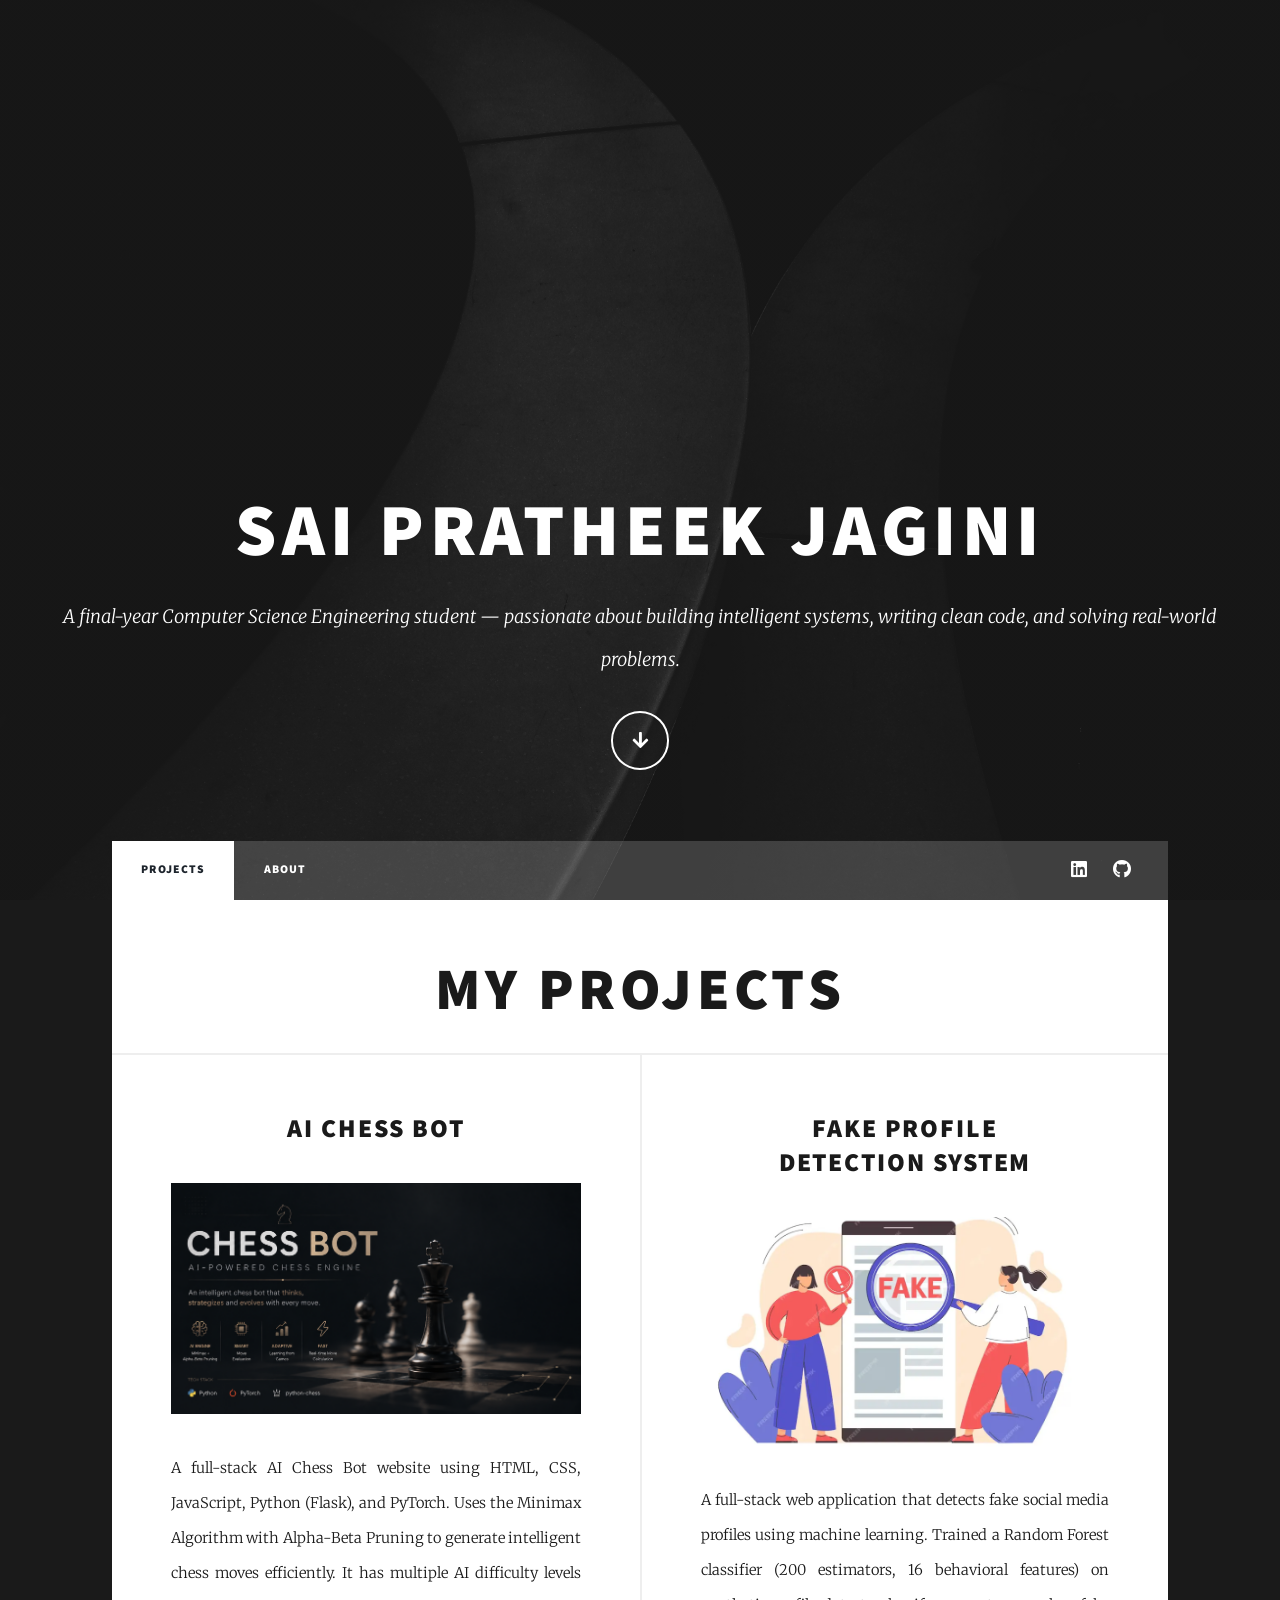
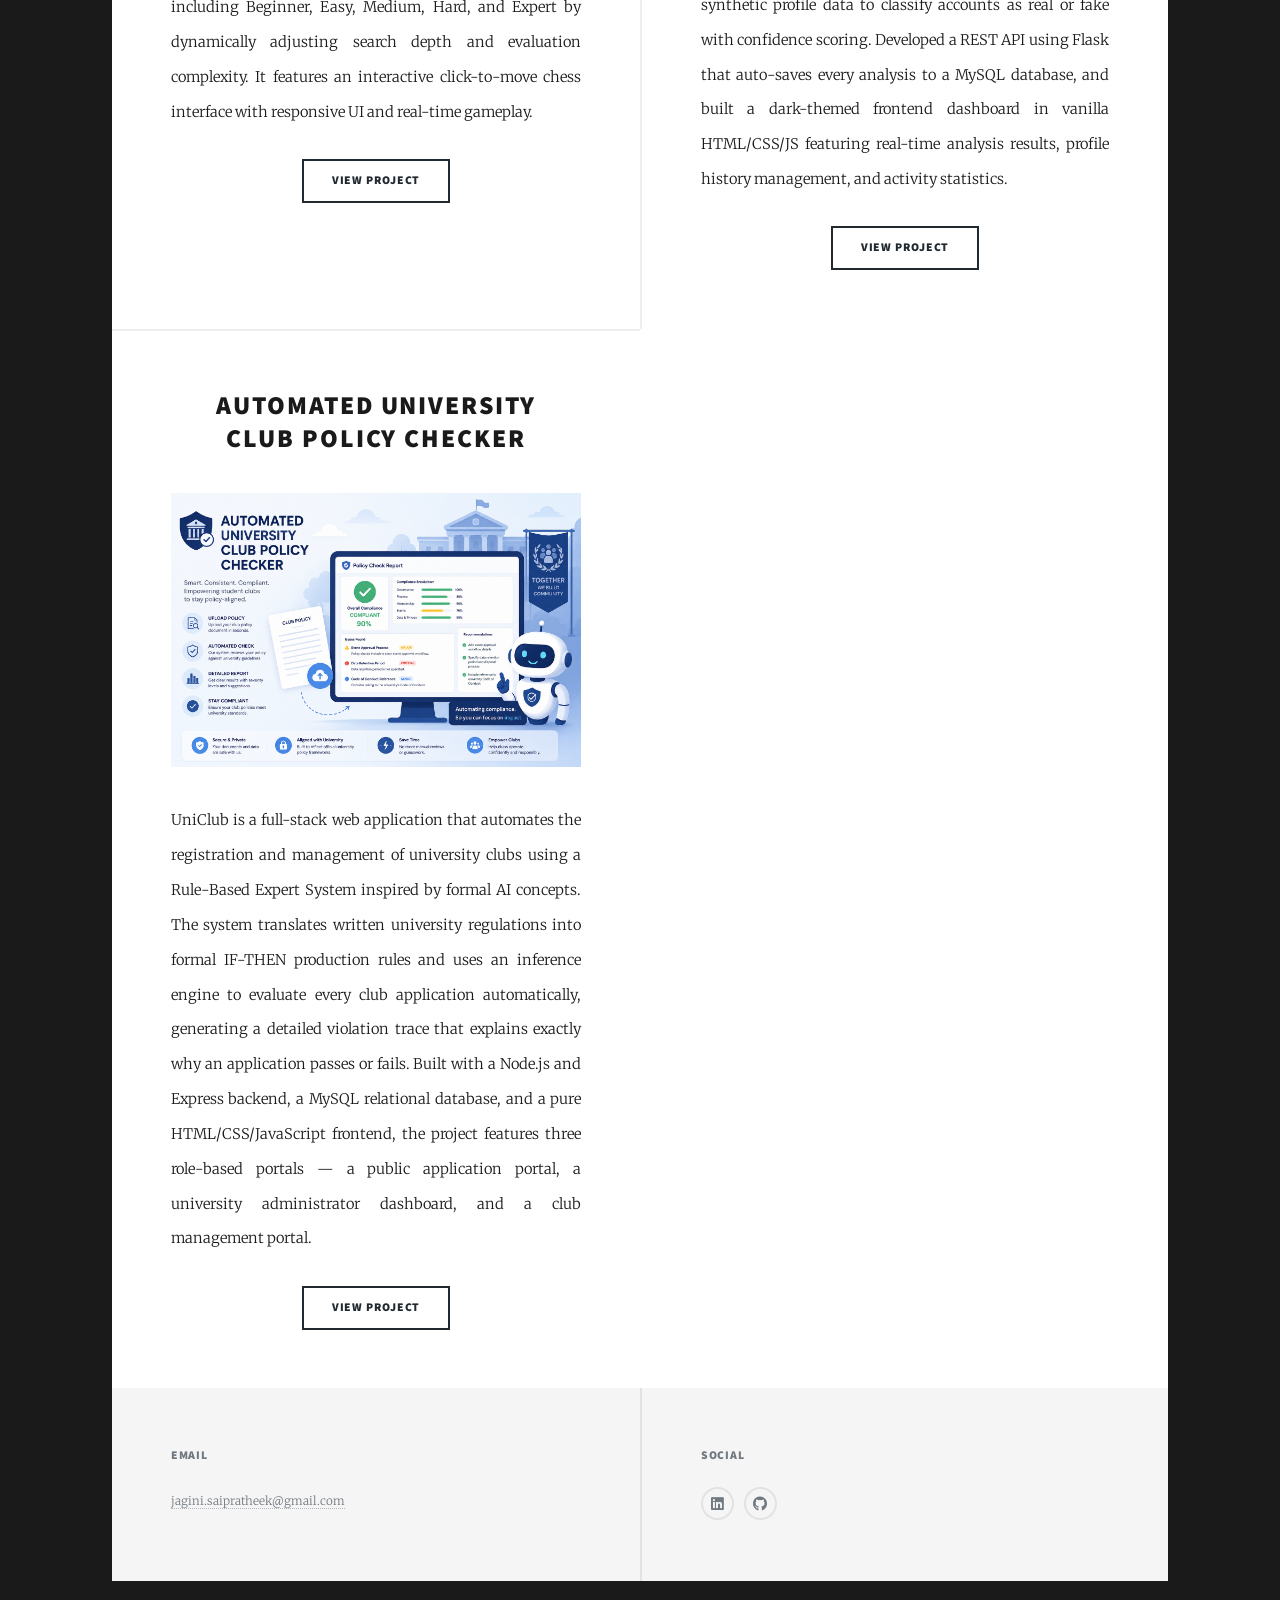
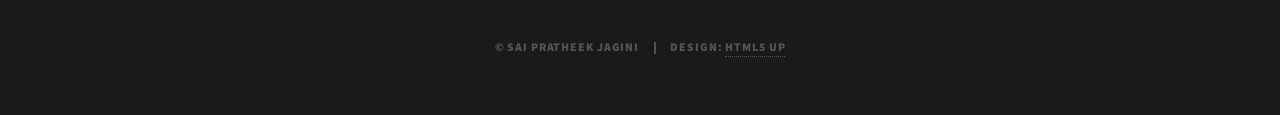
==== index.html @ 60c9acdc "Add files via upload Initial commit" ====
<!DOCTYPE HTML>
<!--
	Massively by HTML5 UP
	html5up.net | @ajlkn
	Free for personal and commercial use under the CCA 3.0 license (html5up.net/license)
-->
<html>
	<head>
		<title>Sai Pratheek's Portfolio</title>
		<meta charset="utf-8" />
		<meta name="viewport" content="width=device-width, initial-scale=1, user-scalable=no" />
		<link rel="stylesheet" href="assets/css/main.css" />
		<noscript><link rel="stylesheet" href="assets/css/noscript.css" /></noscript>
	</head>
	<body class="is-preload">

		<!-- Wrapper -->
			<div id="wrapper" class="fade-in">

				<!-- Intro -->
					<div id="intro">
						<h1>Sai Pratheek Jagini</h1>
						<p>A final-year Computer Science Engineering student — passionate about building intelligent systems, writing clean code, and solving real-world problems.</p>
						<ul class="actions">
							<li><a href="#header" class="button icon solid solo fa-arrow-down scrolly">Continue</a></li>
						</ul>
					</div>

				<!-- Header -->
					<header id="header">
						<a href="index.html" class="logo">PORTFOLIO</a>
					</header>

				<!-- Nav -->
					<nav id="nav">
						<ul class="links">
							<li class="active"><a href="index.html">Projects</a></li>
							<li><a href="about.html">About</a></li>
						</ul>
						<ul class="icons">
							<li><a href="https://www.linkedin.com/in/sai-pratheek-13a4a62a0?utm_source=share&utm_campaign=share_via&utm_content=profile&utm_medium=android_app" class="icon brands fa-linkedin"><span class="label">LinkedIn</span></a></li>
							<li><a href="http://github.com/saipratheekj-maker" class="icon brands fa-github"><span class="label">GitHub</span></a></li>
						</ul>
					</nav>

				<!-- Main -->
					<div id="main">

						<!-- Featured Post -->
								<header class="major">
									<h1><a href="#">MY PROJECTS</a></h1>
								</header>

						<!-- Posts -->
							<section class="posts">
								<article>
									<header>
										<h2><a href="#">AI Chess Bot</a></h2>
									</header>
									<a href="https://github.com/saipratheekj-maker/ai-chess-bot" class="image fit"><img src="images/aichessbot.png" alt="" /></a>
									<p>A full-stack AI Chess Bot website using HTML, CSS, JavaScript, Python (Flask), and PyTorch.
Uses the Minimax Algorithm with Alpha-Beta Pruning to generate intelligent chess moves efficiently. It has multiple AI difficulty levels including Beginner, Easy, Medium, Hard, and Expert by dynamically adjusting search depth and evaluation complexity. It features an interactive click-to-move chess interface with responsive UI and real-time gameplay.</p>
									<ul class="actions special">
										<li><a href="https://github.com/saipratheekj-maker/ai-chess-bot" class="button">View Project</a></li>
									</ul>
								</article>
								<article>
									<header>
										<h2><a href="#">Fake Profile<br>
										Detection System</a></h2>
									</header>
									<a href="https://github.com/saipratheekj-maker/fake-profile-detector" class="image fit"><img src="images/fpds.png" alt="" /></a>
									<p>A full-stack web application that detects fake social media profiles using machine learning. Trained a Random Forest classifier (200 estimators, 16 behavioral features) on synthetic profile data to classify accounts as real or fake with confidence scoring. Developed a REST API using Flask that auto-saves every analysis to a MySQL database, and built a dark-themed frontend dashboard in vanilla HTML/CSS/JS featuring real-time analysis results, profile history management, and activity statistics.</p>
									<ul class="actions special">
										<li><a href="https://github.com/saipratheekj-maker/fake-profile-detector" class="button">View Project</a></li>
									</ul>
								</article>
								<article>
									<header>
										<h2><a href="#">Automated University<br>
										Club Policy Checker</a></h2>
									</header>
									<a href="https://github.com/saipratheekj-maker/automated-club-policy-checker" class="image fit"><img src="images/uniclub.png" alt="" /></a>
									<p>UniClub is a full-stack web application that automates the registration and management of university clubs using a Rule-Based Expert System inspired by formal AI concepts. The system translates written university regulations into formal IF-THEN production rules and uses an inference engine to evaluate every club application automatically, generating a detailed violation trace that explains exactly why an application passes or fails. Built with a Node.js and Express backend, a MySQL relational database, and a pure HTML/CSS/JavaScript frontend, the project features three role-based portals — a public application portal, a university administrator dashboard, and a club management portal.</p>
									<ul class="actions special">
										<li><a href="https://github.com/saipratheekj-maker/automated-club-policy-checker" class="button">View Project</a></li>
									</ul>
								</article>
							</section>
					</div>
				<!-- Footer -->
					<footer id="footer">
						<section>
							<h3>Email</h3>
							<p><a href="mailto:jagini.saipratheek@gmail.com">jagini.saipratheek@gmail.com</a></p>
						</section>
						<section>
							<h3>Social</h3>
							<ul class="icons alt">
								<li><a href="https://www.linkedin.com/in/sai-pratheek-13a4a62a0?utm_source=share&utm_campaign=share_via&utm_content=profile&utm_medium=android_app" class="icon brands alt fa-linkedin"><span class="label">LinkedIn</span></a></li>
								<li><a href="http://github.com/saipratheekj-maker" class="icon brands alt fa-github"><span class="label">GitHub</span></a></li>
							</ul>
						</section>
					</footer>

				<!-- Copyright -->
					<div id="copyright">
						<ul><li>&copy; Sai Pratheek Jagini</li><li>Design: <a href="#">HTML5 UP</a></li></ul>
					</div>

			</div>

		<!-- Scripts -->
			<script src="assets/js/jquery.min.js"></script>
			<script src="assets/js/jquery.scrollex.min.js"></script>
			<script src="assets/js/jquery.scrolly.min.js"></script>
			<script src="assets/js/browser.min.js"></script>
			<script src="assets/js/breakpoints.min.js"></script>
			<script src="assets/js/util.js"></script>
			<script src="assets/js/main.js"></script>

	</body>
</html>
---- assets/css/main.css ----
@import url(fontawesome-all.min.css);
@import url("https://fonts.googleapis.com/css?family=Merriweather:300,700,300italic,700italic|Source+Sans+Pro:900");

/*
	Massively by HTML5 UP
	html5up.net | @ajlkn
	Free for personal and commercial use under the CCA 3.0 license (html5up.net/license)
*/

html, body, div, span, applet, object,
iframe, h1, h2, h3, h4, h5, h6, p, blockquote,
pre, a, abbr, acronym, address, big, cite,
code, del, dfn, em, img, ins, kbd, q, s, samp,
small, strike, strong, sub, sup, tt, var, b,
u, i, center, dl, dt, dd, ol, ul, li, fieldset,
form, label, legend, table, caption, tbody,
tfoot, thead, tr, th, td, article, aside,
canvas, details, embed, figure, figcaption,
footer, header, hgroup, menu, nav, output, ruby,
section, summary, time, mark, audio, video {
	margin: 0;
	padding: 0;
	border: 0;
	font-size: 100%;
	font: inherit;
	vertical-align: baseline;}

article, aside, details, figcaption, figure,
footer, header, hgroup, menu, nav, section {
	display: block;}

body {
	line-height: 1;
}

ol, ul {
	list-style: none;
}

blockquote, q {
	quotes: none;
}

	blockquote:before, blockquote:after, q:before, q:after {
		content: '';
		content: none;
	}

table {
	border-collapse: collapse;
	border-spacing: 0;
}

body {
	-webkit-text-size-adjust: none;
}

mark {
	background-color: transparent;
	color: inherit;
}

input::-moz-focus-inner {
	border: 0;
	padding: 0;
}

input, select, textarea {
	-moz-appearance: none;
	-webkit-appearance: none;
	-ms-appearance: none;
	appearance: none;
}

/* Basic */

	@-ms-viewport {
		width: device-width;
	}

	body {
		-ms-overflow-style: scrollbar;
	}

	@media screen and (max-width: 480px) {

		html, body {
			min-width: 320px;
		}

	}

	html {
		box-sizing: border-box;
	}

	*, *:before, *:after {
		box-sizing: inherit;
	}

	body {
		background-color: #1a1a1a;
	}

		body.is-preload *, body.is-preload *:before, body.is-preload *:after {
			-moz-animation: none !important;
			-webkit-animation: none !important;
			-ms-animation: none !important;
			animation: none !important;
			-moz-transition: none !important;
			-webkit-transition: none !important;
			-ms-transition: none !important;
			transition: none !important;
		}

/* Type */

	html {
		font-size: 16pt;
	}

		@media screen and (max-width: 1680px) {

			html {
				font-size: 12pt;
			}

		}

		@media screen and (max-width: 1280px) {

			html {
				font-size: 11pt;
			}

		}

		@media screen and (max-width: 360px) {

			html {
				font-size: 10pt;
			}

		}

	body {
		color: #1a1a1a;
	}

	body, input, select, textarea {
		font-family: "Merriweather", Georgia, serif;
		font-weight: 300;
		font-size: 1rem;
		line-height: 2.375;
	}

	a {
		-moz-transition: color 0.2s ease-in-out, background-color 0.2s ease-in-out, border-color 0.2s ease-in-out, box-shadow 0.2s ease-in-out;
		-webkit-transition: color 0.2s ease-in-out, background-color 0.2s ease-in-out, border-color 0.2s ease-in-out, box-shadow 0.2s ease-in-out;
		-ms-transition: color 0.2s ease-in-out, background-color 0.2s ease-in-out, border-color 0.2s ease-in-out, box-shadow 0.2s ease-in-out;
		transition: color 0.2s ease-in-out, background-color 0.2s ease-in-out, border-color 0.2s ease-in-out, box-shadow 0.2s ease-in-out;
		border-bottom: dotted 1px;
		text-decoration: none;
	}

		a:hover {
			border-bottom-color: transparent;
		}

	strong, b {
		font-weight: 600;
	}

	em, i {
		font-style: italic;
	}

	p {
		text-align: justify;
		margin: 0 0 2rem 0;
	}

	h1, h2, h3, h4, h5, h6 {
		font-family: "Source Sans Pro", Helvetica, sans-serif;
		font-weight: 900;
		line-height: 1.5;
		letter-spacing: 0.075em;
		text-transform: uppercase;
		margin: 0 0 1rem 0;
	}

		h1 a, h2 a, h3 a, h4 a, h5 a, h6 a {
			border-bottom: 0;
			color: inherit;
			text-decoration: none;
		}

	h1 {
		font-size: 4rem;
		line-height: 1.1;
		margin: 0 0 2rem 0;
	}

	h2 {
		font-size: 1.75rem;
		line-height: 1.3;
		margin: 0 0 1.5rem 0;
	}

	h3 {
		font-size: 1.25rem;
		margin: 0 0 1.5rem 0;
	}

	h4 {
		font-size: 1rem;
	}

	h5 {
		font-size: 0.9rem;
	}

	h6 {
		font-size: 0.8rem;
	}

	sub {
		font-size: 0.8rem;
		position: relative;
		top: 0.5rem;
	}

	sup {
		font-size: 0.8rem;
		position: relative;
		top: -0.5rem;
	}

	blockquote {
		border-left: solid 4px;
		font-style: italic;
		margin: 0 0 2rem 0;
		padding: 0.5rem 0 0.5rem 2rem;
	}

	code {
		border: solid 2px;
		font-family: "Courier New", monospace;
		font-size: 0.9rem;
		margin: 0 0.25rem;
		padding: 0.25rem 0.65rem;
	}

	pre {
		-webkit-overflow-scrolling: touch;
		font-family: "Courier New", monospace;
		font-size: 0.9rem;
		margin: 0 0 2rem 0;
	}

		pre code {
			display: block;
			line-height: 1.75;
			padding: 1rem 1.5rem;
			overflow-x: auto;
		}

	hr {
		border: 0;
		border-bottom: solid 2px;
		margin: 3rem 0;
	}

		hr.major {
			margin: 5rem 0;
		}

	.align-left {
		text-align: left;
	}

	.align-center {
		text-align: center;
	}

	.align-right {
		text-align: right;
	}

	input, select, textarea {
		color: #1a1a1a;
	}

	a {
		color: #1a1a1a;
		border-bottom-color: rgba(33, 41, 49, 0.5);
	}

		a:hover {
			border-bottom-color: transparent;
			color: #18bfef !important;
		}

	strong, b {
		color: #1a1a1a;
	}

	h1, h2, h3, h4, h5, h6 {
		color: #1a1a1a;
	}

	blockquote {
		border-left-color: #eeeeee;
	}

	code {
		background: rgba(220, 220, 220, 0.25);
		border-color: #eeeeee;
	}

	hr {
		border-bottom-color: #eeeeee;
	}

/* Row */

	.row {
		display: flex;
		flex-wrap: wrap;
		box-sizing: border-box;
		align-items: stretch;
	}

		.row > * {
			box-sizing: border-box;
		}

		.row.gtr-uniform > * > :last-child {
			margin-bottom: 0;
		}

		.row.aln-left {
			justify-content: flex-start;
		}

		.row.aln-center {
			justify-content: center;
		}

		.row.aln-right {
			justify-content: flex-end;
		}

		.row.aln-top {
			align-items: flex-start;
		}

		.row.aln-middle {
			align-items: center;
		}

		.row.aln-bottom {
			align-items: flex-end;
		}

		.row > .imp {
			order: -1;
		}

		.row > .col-1 {
			width: 8.33333%;
		}

		.row > .off-1 {
			margin-left: 8.33333%;
		}

		.row > .col-2 {
			width: 16.66667%;
		}

		.row > .off-2 {
			margin-left: 16.66667%;
		}

		.row > .col-3 {
			width: 25%;
		}

		.row > .off-3 {
			margin-left: 25%;
		}

		.row > .col-4 {
			width: 33.33333%;
		}

		.row > .off-4 {
			margin-left: 33.33333%;
		}

		.row > .col-5 {
			width: 41.66667%;
		}

		.row > .off-5 {
			margin-left: 41.66667%;
		}

		.row > .col-6 {
			width: 50%;
		}

		.row > .off-6 {
			margin-left: 50%;
		}

		.row > .col-7 {
			width: 58.33333%;
		}

		.row > .off-7 {
			margin-left: 58.33333%;
		}

		.row > .col-8 {
			width: 66.66667%;
		}

		.row > .off-8 {
			margin-left: 66.66667%;
		}

		.row > .col-9 {
			width: 75%;
		}

		.row > .off-9 {
			margin-left: 75%;
		}

		.row > .col-10 {
			width: 83.33333%;
		}

		.row > .off-10 {
			margin-left: 83.33333%;
		}

		.row > .col-11 {
			width: 91.66667%;
		}

		.row > .off-11 {
			margin-left: 91.66667%;
		}

		.row > .col-12 {
			width: 100%;
		}

		.row > .off-12 {
			margin-left: 100%;
		}

		.row.gtr-0 {
			margin-top: 0;
			margin-left: 0rem;
		}

			.row.gtr-0 > * {
				padding: 0 0 0 0rem;
			}

			.row.gtr-0.gtr-uniform {
				margin-top: 0rem;
			}

				.row.gtr-0.gtr-uniform > * {
					padding-top: 0rem;
				}

		.row.gtr-25 {
			margin-top: 0;
			margin-left: -0.375rem;
		}

			.row.gtr-25 > * {
				padding: 0 0 0 0.375rem;
			}

			.row.gtr-25.gtr-uniform {
				margin-top: -0.375rem;
			}

				.row.gtr-25.gtr-uniform > * {
					padding-top: 0.375rem;
				}

		.row.gtr-50 {
			margin-top: 0;
			margin-left: -0.75rem;
		}

			.row.gtr-50 > * {
				padding: 0 0 0 0.75rem;
			}

			.row.gtr-50.gtr-uniform {
				margin-top: -0.75rem;
			}

				.row.gtr-50.gtr-uniform > * {
					padding-top: 0.75rem;
				}

		.row {
			margin-top: 0;
			margin-left: -1.5rem;
		}

			.row > * {
				padding: 0 0 0 1.5rem;
			}

			.row.gtr-uniform {
				margin-top: -1.5rem;
			}

				.row.gtr-uniform > * {
					padding-top: 1.5rem;
				}

		.row.gtr-150 {
			margin-top: 0;
			margin-left: -2.25rem;
		}

			.row.gtr-150 > * {
				padding: 0 0 0 2.25rem;
			}

			.row.gtr-150.gtr-uniform {
				margin-top: -2.25rem;
			}

				.row.gtr-150.gtr-uniform > * {
					padding-top: 2.25rem;
				}

		.row.gtr-200 {
			margin-top: 0;
			margin-left: -3rem;
		}

			.row.gtr-200 > * {
				padding: 0 0 0 3rem;
			}

			.row.gtr-200.gtr-uniform {
				margin-top: -3rem;
			}

				.row.gtr-200.gtr-uniform > * {
					padding-top: 3rem;
				}

		@media screen and (max-width: 1680px) {

			.row {
				display: flex;
				flex-wrap: wrap;
				box-sizing: border-box;
				align-items: stretch;
			}

				.row > * {
					box-sizing: border-box;
				}

				.row.gtr-uniform > * > :last-child {
					margin-bottom: 0;
				}

				.row.aln-left {
					justify-content: flex-start;
				}

				.row.aln-center {
					justify-content: center;
				}

				.row.aln-right {
					justify-content: flex-end;
				}

				.row.aln-top {
					align-items: flex-start;
				}

				.row.aln-middle {
					align-items: center;
				}

				.row.aln-bottom {
					align-items: flex-end;
				}

				.row > .imp-xlarge {
					order: -1;
				}

				.row > .col-1-xlarge {
					width: 8.33333%;
				}

				.row > .off-1-xlarge {
					margin-left: 8.33333%;
				}

				.row > .col-2-xlarge {
					width: 16.66667%;
				}

				.row > .off-2-xlarge {
					margin-left: 16.66667%;
				}

				.row > .col-3-xlarge {
					width: 25%;
				}

				.row > .off-3-xlarge {
					margin-left: 25%;
				}

				.row > .col-4-xlarge {
					width: 33.33333%;
				}

				.row > .off-4-xlarge {
					margin-left: 33.33333%;
				}

				.row > .col-5-xlarge {
					width: 41.66667%;
				}

				.row > .off-5-xlarge {
					margin-left: 41.66667%;
				}

				.row > .col-6-xlarge {
					width: 50%;
				}

				.row > .off-6-xlarge {
					margin-left: 50%;
				}

				.row > .col-7-xlarge {
					width: 58.33333%;
				}

				.row > .off-7-xlarge {
					margin-left: 58.33333%;
				}

				.row > .col-8-xlarge {
					width: 66.66667%;
				}

				.row > .off-8-xlarge {
					margin-left: 66.66667%;
				}

				.row > .col-9-xlarge {
					width: 75%;
				}

				.row > .off-9-xlarge {
					margin-left: 75%;
				}

				.row > .col-10-xlarge {
					width: 83.33333%;
				}

				.row > .off-10-xlarge {
					margin-left: 83.33333%;
				}

				.row > .col-11-xlarge {
					width: 91.66667%;
				}

				.row > .off-11-xlarge {
					margin-left: 91.66667%;
				}

				.row > .col-12-xlarge {
					width: 100%;
				}

				.row > .off-12-xlarge {
					margin-left: 100%;
				}

				.row.gtr-0 {
					margin-top: 0;
					margin-left: 0rem;
				}

					.row.gtr-0 > * {
						padding: 0 0 0 0rem;
					}

					.row.gtr-0.gtr-uniform {
						margin-top: 0rem;
					}

						.row.gtr-0.gtr-uniform > * {
							padding-top: 0rem;
						}

				.row.gtr-25 {
					margin-top: 0;
					margin-left: -0.375rem;
				}

					.row.gtr-25 > * {
						padding: 0 0 0 0.375rem;
					}

					.row.gtr-25.gtr-uniform {
						margin-top: -0.375rem;
					}

						.row.gtr-25.gtr-uniform > * {
							padding-top: 0.375rem;
						}

				.row.gtr-50 {
					margin-top: 0;
					margin-left: -0.75rem;
				}

					.row.gtr-50 > * {
						padding: 0 0 0 0.75rem;
					}

					.row.gtr-50.gtr-uniform {
						margin-top: -0.75rem;
					}

						.row.gtr-50.gtr-uniform > * {
							padding-top: 0.75rem;
						}

				.row {
					margin-top: 0;
					margin-left: -1.5rem;
				}

					.row > * {
						padding: 0 0 0 1.5rem;
					}

					.row.gtr-uniform {
						margin-top: -1.5rem;
					}

						.row.gtr-uniform > * {
							padding-top: 1.5rem;
						}

				.row.gtr-150 {
					margin-top: 0;
					margin-left: -2.25rem;
				}

					.row.gtr-150 > * {
						padding: 0 0 0 2.25rem;
					}

					.row.gtr-150.gtr-uniform {
						margin-top: -2.25rem;
					}

						.row.gtr-150.gtr-uniform > * {
							padding-top: 2.25rem;
						}

				.row.gtr-200 {
					margin-top: 0;
					margin-left: -3rem;
				}

					.row.gtr-200 > * {
						padding: 0 0 0 3rem;
					}

					.row.gtr-200.gtr-uniform {
						margin-top: -3rem;
					}

						.row.gtr-200.gtr-uniform > * {
							padding-top: 3rem;
						}

		}

		@media screen and (max-width: 1280px) {

			.row {
				display: flex;
				flex-wrap: wrap;
				box-sizing: border-box;
				align-items: stretch;
			}

				.row > * {
					box-sizing: border-box;
				}

				.row.gtr-uniform > * > :last-child {
					margin-bottom: 0;
				}

				.row.aln-left {
					justify-content: flex-start;
				}

				.row.aln-center {
					justify-content: center;
				}

				.row.aln-right {
					justify-content: flex-end;
				}

				.row.aln-top {
					align-items: flex-start;
				}

				.row.aln-middle {
					align-items: center;
				}

				.row.aln-bottom {
					align-items: flex-end;
				}

				.row > .imp-large {
					order: -1;
				}

				.row > .col-1-large {
					width: 8.33333%;
				}

				.row > .off-1-large {
					margin-left: 8.33333%;
				}

				.row > .col-2-large {
					width: 16.66667%;
				}

				.row > .off-2-large {
					margin-left: 16.66667%;
				}

				.row > .col-3-large {
					width: 25%;
				}

				.row > .off-3-large {
					margin-left: 25%;
				}

				.row > .col-4-large {
					width: 33.33333%;
				}

				.row > .off-4-large {
					margin-left: 33.33333%;
				}

				.row > .col-5-large {
					width: 41.66667%;
				}

				.row > .off-5-large {
					margin-left: 41.66667%;
				}

				.row > .col-6-large {
					width: 50%;
				}

				.row > .off-6-large {
					margin-left: 50%;
				}

				.row > .col-7-large {
					width: 58.33333%;
				}

				.row > .off-7-large {
					margin-left: 58.33333%;
				}

				.row > .col-8-large {
					width: 66.66667%;
				}

				.row > .off-8-large {
					margin-left: 66.66667%;
				}

				.row > .col-9-large {
					width: 75%;
				}

				.row > .off-9-large {
					margin-left: 75%;
				}

				.row > .col-10-large {
					width: 83.33333%;
				}

				.row > .off-10-large {
					margin-left: 83.33333%;
				}

				.row > .col-11-large {
					width: 91.66667%;
				}

				.row > .off-11-large {
					margin-left: 91.66667%;
				}

				.row > .col-12-large {
					width: 100%;
				}

				.row > .off-12-large {
					margin-left: 100%;
				}

				.row.gtr-0 {
					margin-top: 0;
					margin-left: 0rem;
				}

					.row.gtr-0 > * {
						padding: 0 0 0 0rem;
					}

					.row.gtr-0.gtr-uniform {
						margin-top: 0rem;
					}

						.row.gtr-0.gtr-uniform > * {
							padding-top: 0rem;
						}

				.row.gtr-25 {
					margin-top: 0;
					margin-left: -0.375rem;
				}

					.row.gtr-25 > * {
						padding: 0 0 0 0.375rem;
					}

					.row.gtr-25.gtr-uniform {
						margin-top: -0.375rem;
					}

						.row.gtr-25.gtr-uniform > * {
							padding-top: 0.375rem;
						}

				.row.gtr-50 {
					margin-top: 0;
					margin-left: -0.75rem;
				}

					.row.gtr-50 > * {
						padding: 0 0 0 0.75rem;
					}

					.row.gtr-50.gtr-uniform {
						margin-top: -0.75rem;
					}

						.row.gtr-50.gtr-uniform > * {
							padding-top: 0.75rem;
						}

				.row {
					margin-top: 0;
					margin-left: -1.5rem;
				}

					.row > * {
						padding: 0 0 0 1.5rem;
					}

					.row.gtr-uniform {
						margin-top: -1.5rem;
					}

						.row.gtr-uniform > * {
							padding-top: 1.5rem;
						}

				.row.gtr-150 {
					margin-top: 0;
					margin-left: -2.25rem;
				}

					.row.gtr-150 > * {
						padding: 0 0 0 2.25rem;
					}

					.row.gtr-150.gtr-uniform {
						margin-top: -2.25rem;
					}

						.row.gtr-150.gtr-uniform > * {
							padding-top: 2.25rem;
						}

				.row.gtr-200 {
					margin-top: 0;
					margin-left: -3rem;
				}

					.row.gtr-200 > * {
						padding: 0 0 0 3rem;
					}

					.row.gtr-200.gtr-uniform {
						margin-top: -3rem;
					}

						.row.gtr-200.gtr-uniform > * {
							padding-top: 3rem;
						}

		}

		@media screen and (max-width: 980px) {

			.row {
				display: flex;
				flex-wrap: wrap;
				box-sizing: border-box;
				align-items: stretch;
			}

				.row > * {
					box-sizing: border-box;
				}

				.row.gtr-uniform > * > :last-child {
					margin-bottom: 0;
				}

				.row.aln-left {
					justify-content: flex-start;
				}

				.row.aln-center {
					justify-content: center;
				}

				.row.aln-right {
					justify-content: flex-end;
				}

				.row.aln-top {
					align-items: flex-start;
				}

				.row.aln-middle {
					align-items: center;
				}

				.row.aln-bottom {
					align-items: flex-end;
				}

				.row > .imp-medium {
					order: -1;
				}

				.row > .col-1-medium {
					width: 8.33333%;
				}

				.row > .off-1-medium {
					margin-left: 8.33333%;
				}

				.row > .col-2-medium {
					width: 16.66667%;
				}

				.row > .off-2-medium {
					margin-left: 16.66667%;
				}

				.row > .col-3-medium {
					width: 25%;
				}

				.row > .off-3-medium {
					margin-left: 25%;
				}

				.row > .col-4-medium {
					width: 33.33333%;
				}

				.row > .off-4-medium {
					margin-left: 33.33333%;
				}

				.row > .col-5-medium {
					width: 41.66667%;
				}

				.row > .off-5-medium {
					margin-left: 41.66667%;
				}

				.row > .col-6-medium {
					width: 50%;
				}

				.row > .off-6-medium {
					margin-left: 50%;
				}

				.row > .col-7-medium {
					width: 58.33333%;
				}

				.row > .off-7-medium {
					margin-left: 58.33333%;
				}

				.row > .col-8-medium {
					width: 66.66667%;
				}

				.row > .off-8-medium {
					margin-left: 66.66667%;
				}

				.row > .col-9-medium {
					width: 75%;
				}

				.row > .off-9-medium {
					margin-left: 75%;
				}

				.row > .col-10-medium {
					width: 83.33333%;
				}

				.row > .off-10-medium {
					margin-left: 83.33333%;
				}

				.row > .col-11-medium {
					width: 91.66667%;
				}

				.row > .off-11-medium {
					margin-left: 91.66667%;
				}

				.row > .col-12-medium {
					width: 100%;
				}

				.row > .off-12-medium {
					margin-left: 100%;
				}

				.row.gtr-0 {
					margin-top: 0;
					margin-left: 0rem;
				}

					.row.gtr-0 > * {
						padding: 0 0 0 0rem;
					}

					.row.gtr-0.gtr-uniform {
						margin-top: 0rem;
					}

						.row.gtr-0.gtr-uniform > * {
							padding-top: 0rem;
						}

				.row.gtr-25 {
					margin-top: 0;
					margin-left: -0.375rem;
				}

					.row.gtr-25 > * {
						padding: 0 0 0 0.375rem;
					}

					.row.gtr-25.gtr-uniform {
						margin-top: -0.375rem;
					}

						.row.gtr-25.gtr-uniform > * {
							padding-top: 0.375rem;
						}

				.row.gtr-50 {
					margin-top: 0;
					margin-left: -0.75rem;
				}

					.row.gtr-50 > * {
						padding: 0 0 0 0.75rem;
					}

					.row.gtr-50.gtr-uniform {
						margin-top: -0.75rem;
					}

						.row.gtr-50.gtr-uniform > * {
							padding-top: 0.75rem;
						}

				.row {
					margin-top: 0;
					margin-left: -1.5rem;
				}

					.row > * {
						padding: 0 0 0 1.5rem;
					}

					.row.gtr-uniform {
						margin-top: -1.5rem;
					}

						.row.gtr-uniform > * {
							padding-top: 1.5rem;
						}

				.row.gtr-150 {
					margin-top: 0;
					margin-left: -2.25rem;
				}

					.row.gtr-150 > * {
						padding: 0 0 0 2.25rem;
					}

					.row.gtr-150.gtr-uniform {
						margin-top: -2.25rem;
					}

						.row.gtr-150.gtr-uniform > * {
							padding-top: 2.25rem;
						}

				.row.gtr-200 {
					margin-top: 0;
					margin-left: -3rem;
				}

					.row.gtr-200 > * {
						padding: 0 0 0 3rem;
					}

					.row.gtr-200.gtr-uniform {
						margin-top: -3rem;
					}

						.row.gtr-200.gtr-uniform > * {
							padding-top: 3rem;
						}

		}

		@media screen and (max-width: 736px) {

			.row {
				display: flex;
				flex-wrap: wrap;
				box-sizing: border-box;
				align-items: stretch;
			}

				.row > * {
					box-sizing: border-box;
				}

				.row.gtr-uniform > * > :last-child {
					margin-bottom: 0;
				}

				.row.aln-left {
					justify-content: flex-start;
				}

				.row.aln-center {
					justify-content: center;
				}

				.row.aln-right {
					justify-content: flex-end;
				}

				.row.aln-top {
					align-items: flex-start;
				}

				.row.aln-middle {
					align-items: center;
				}

				.row.aln-bottom {
					align-items: flex-end;
				}

				.row > .imp-small {
					order: -1;
				}

				.row > .col-1-small {
					width: 8.33333%;
				}

				.row > .off-1-small {
					margin-left: 8.33333%;
				}

				.row > .col-2-small {
					width: 16.66667%;
				}

				.row > .off-2-small {
					margin-left: 16.66667%;
				}

				.row > .col-3-small {
					width: 25%;
				}

				.row > .off-3-small {
					margin-left: 25%;
				}

				.row > .col-4-small {
					width: 33.33333%;
				}

				.row > .off-4-small {
					margin-left: 33.33333%;
				}

				.row > .col-5-small {
					width: 41.66667%;
				}

				.row > .off-5-small {
					margin-left: 41.66667%;
				}

				.row > .col-6-small {
					width: 50%;
				}

				.row > .off-6-small {
					margin-left: 50%;
				}

				.row > .col-7-small {
					width: 58.33333%;
				}

				.row > .off-7-small {
					margin-left: 58.33333%;
				}

				.row > .col-8-small {
					width: 66.66667%;
				}

				.row > .off-8-small {
					margin-left: 66.66667%;
				}

				.row > .col-9-small {
					width: 75%;
				}

				.row > .off-9-small {
					margin-left: 75%;
				}

				.row > .col-10-small {
					width: 83.33333%;
				}

				.row > .off-10-small {
					margin-left: 83.33333%;
				}

				.row > .col-11-small {
					width: 91.66667%;
				}

				.row > .off-11-small {
					margin-left: 91.66667%;
				}

				.row > .col-12-small {
					width: 100%;
				}

				.row > .off-12-small {
					margin-left: 100%;
				}

				.row.gtr-0 {
					margin-top: 0;
					margin-left: 0rem;
				}

					.row.gtr-0 > * {
						padding: 0 0 0 0rem;
					}

					.row.gtr-0.gtr-uniform {
						margin-top: 0rem;
					}

						.row.gtr-0.gtr-uniform > * {
							padding-top: 0rem;
						}

				.row.gtr-25 {
					margin-top: 0;
					margin-left: -0.375rem;
				}

					.row.gtr-25 > * {
						padding: 0 0 0 0.375rem;
					}

					.row.gtr-25.gtr-uniform {
						margin-top: -0.375rem;
					}

						.row.gtr-25.gtr-uniform > * {
							padding-top: 0.375rem;
						}

				.row.gtr-50 {
					margin-top: 0;
					margin-left: -0.75rem;
				}

					.row.gtr-50 > * {
						padding: 0 0 0 0.75rem;
					}

					.row.gtr-50.gtr-uniform {
						margin-top: -0.75rem;
					}

						.row.gtr-50.gtr-uniform > * {
							padding-top: 0.75rem;
						}

				.row {
					margin-top: 0;
					margin-left: -1.5rem;
				}

					.row > * {
						padding: 0 0 0 1.5rem;
					}

					.row.gtr-uniform {
						margin-top: -1.5rem;
					}

						.row.gtr-uniform > * {
							padding-top: 1.5rem;
						}

				.row.gtr-150 {
					margin-top: 0;
					margin-left: -2.25rem;
				}

					.row.gtr-150 > * {
						padding: 0 0 0 2.25rem;
					}

					.row.gtr-150.gtr-uniform {
						margin-top: -2.25rem;
					}

						.row.gtr-150.gtr-uniform > * {
							padding-top: 2.25rem;
						}

				.row.gtr-200 {
					margin-top: 0;
					margin-left: -3rem;
				}

					.row.gtr-200 > * {
						padding: 0 0 0 3rem;
					}

					.row.gtr-200.gtr-uniform {
						margin-top: -3rem;
					}

						.row.gtr-200.gtr-uniform > * {
							padding-top: 3rem;
						}

		}

		@media screen and (max-width: 480px) {

			.row {
				display: flex;
				flex-wrap: wrap;
				box-sizing: border-box;
				align-items: stretch;
			}

				.row > * {
					box-sizing: border-box;
				}

				.row.gtr-uniform > * > :last-child {
					margin-bottom: 0;
				}

				.row.aln-left {
					justify-content: flex-start;
				}

				.row.aln-center {
					justify-content: center;
				}

				.row.aln-right {
					justify-content: flex-end;
				}

				.row.aln-top {
					align-items: flex-start;
				}

				.row.aln-middle {
					align-items: center;
				}

				.row.aln-bottom {
					align-items: flex-end;
				}

				.row > .imp-xsmall {
					order: -1;
				}

				.row > .col-1-xsmall {
					width: 8.33333%;
				}

				.row > .off-1-xsmall {
					margin-left: 8.33333%;
				}

				.row > .col-2-xsmall {
					width: 16.66667%;
				}

				.row > .off-2-xsmall {
					margin-left: 16.66667%;
				}

				.row > .col-3-xsmall {
					width: 25%;
				}

				.row > .off-3-xsmall {
					margin-left: 25%;
				}

				.row > .col-4-xsmall {
					width: 33.33333%;
				}

				.row > .off-4-xsmall {
					margin-left: 33.33333%;
				}

				.row > .col-5-xsmall {
					width: 41.66667%;
				}

				.row > .off-5-xsmall {
					margin-left: 41.66667%;
				}

				.row > .col-6-xsmall {
					width: 50%;
				}

				.row > .off-6-xsmall {
					margin-left: 50%;
				}

				.row > .col-7-xsmall {
					width: 58.33333%;
				}

				.row > .off-7-xsmall {
					margin-left: 58.33333%;
				}

				.row > .col-8-xsmall {
					width: 66.66667%;
				}

				.row > .off-8-xsmall {
					margin-left: 66.66667%;
				}

				.row > .col-9-xsmall {
					width: 75%;
				}

				.row > .off-9-xsmall {
					margin-left: 75%;
				}

				.row > .col-10-xsmall {
					width: 83.33333%;
				}

				.row > .off-10-xsmall {
					margin-left: 83.33333%;
				}

				.row > .col-11-xsmall {
					width: 91.66667%;
				}

				.row > .off-11-xsmall {
					margin-left: 91.66667%;
				}

				.row > .col-12-xsmall {
					width: 100%;
				}

				.row > .off-12-xsmall {
					margin-left: 100%;
				}

				.row.gtr-0 {
					margin-top: 0;
					margin-left: 0rem;
				}

					.row.gtr-0 > * {
						padding: 0 0 0 0rem;
					}

					.row.gtr-0.gtr-uniform {
						margin-top: 0rem;
					}

						.row.gtr-0.gtr-uniform > * {
							padding-top: 0rem;
						}

				.row.gtr-25 {
					margin-top: 0;
					margin-left: -0.375rem;
				}

					.row.gtr-25 > * {
						padding: 0 0 0 0.375rem;
					}

					.row.gtr-25.gtr-uniform {
						margin-top: -0.375rem;
					}

						.row.gtr-25.gtr-uniform > * {
							padding-top: 0.375rem;
						}

				.row.gtr-50 {
					margin-top: 0;
					margin-left: -0.75rem;
				}

					.row.gtr-50 > * {
						padding: 0 0 0 0.75rem;
					}

					.row.gtr-50.gtr-uniform {
						margin-top: -0.75rem;
					}

						.row.gtr-50.gtr-uniform > * {
							padding-top: 0.75rem;
						}

				.row {
					margin-top: 0;
					margin-left: -1.5rem;
				}

					.row > * {
						padding: 0 0 0 1.5rem;
					}

					.row.gtr-uniform {
						margin-top: -1.5rem;
					}

						.row.gtr-uniform > * {
							padding-top: 1.5rem;
						}

				.row.gtr-150 {
					margin-top: 0;
					margin-left: -2.25rem;
				}

					.row.gtr-150 > * {
						padding: 0 0 0 2.25rem;
					}

					.row.gtr-150.gtr-uniform {
						margin-top: -2.25rem;
					}

						.row.gtr-150.gtr-uniform > * {
							padding-top: 2.25rem;
						}

				.row.gtr-200 {
					margin-top: 0;
					margin-left: -3rem;
				}

					.row.gtr-200 > * {
						padding: 0 0 0 3rem;
					}

					.row.gtr-200.gtr-uniform {
						margin-top: -3rem;
					}

						.row.gtr-200.gtr-uniform > * {
							padding-top: 3rem;
						}

		}

		@media screen and (max-width: 360px) {

			.row {
				display: flex;
				flex-wrap: wrap;
				box-sizing: border-box;
				align-items: stretch;
			}

				.row > * {
					box-sizing: border-box;
				}

				.row.gtr-uniform > * > :last-child {
					margin-bottom: 0;
				}

				.row.aln-left {
					justify-content: flex-start;
				}

				.row.aln-center {
					justify-content: center;
				}

				.row.aln-right {
					justify-content: flex-end;
				}

				.row.aln-top {
					align-items: flex-start;
				}

				.row.aln-middle {
					align-items: center;
				}

				.row.aln-bottom {
					align-items: flex-end;
				}

				.row > .imp-xxsmall {
					order: -1;
				}

				.row > .col-1-xxsmall {
					width: 8.33333%;
				}

				.row > .off-1-xxsmall {
					margin-left: 8.33333%;
				}

				.row > .col-2-xxsmall {
					width: 16.66667%;
				}

				.row > .off-2-xxsmall {
					margin-left: 16.66667%;
				}

				.row > .col-3-xxsmall {
					width: 25%;
				}

				.row > .off-3-xxsmall {
					margin-left: 25%;
				}

				.row > .col-4-xxsmall {
					width: 33.33333%;
				}

				.row > .off-4-xxsmall {
					margin-left: 33.33333%;
				}

				.row > .col-5-xxsmall {
					width: 41.66667%;
				}

				.row > .off-5-xxsmall {
					margin-left: 41.66667%;
				}

				.row > .col-6-xxsmall {
					width: 50%;
				}

				.row > .off-6-xxsmall {
					margin-left: 50%;
				}

				.row > .col-7-xxsmall {
					width: 58.33333%;
				}

				.row > .off-7-xxsmall {
					margin-left: 58.33333%;
				}

				.row > .col-8-xxsmall {
					width: 66.66667%;
				}

				.row > .off-8-xxsmall {
					margin-left: 66.66667%;
				}

				.row > .col-9-xxsmall {
					width: 75%;
				}

				.row > .off-9-xxsmall {
					margin-left: 75%;
				}

				.row > .col-10-xxsmall {
					width: 83.33333%;
				}

				.row > .off-10-xxsmall {
					margin-left: 83.33333%;
				}

				.row > .col-11-xxsmall {
					width: 91.66667%;
				}

				.row > .off-11-xxsmall {
					margin-left: 91.66667%;
				}

				.row > .col-12-xxsmall {
					width: 100%;
				}

				.row > .off-12-xxsmall {
					margin-left: 100%;
				}

				.row.gtr-0 {
					margin-top: 0;
					margin-left: 0rem;
				}

					.row.gtr-0 > * {
						padding: 0 0 0 0rem;
					}

					.row.gtr-0.gtr-uniform {
						margin-top: 0rem;
					}

						.row.gtr-0.gtr-uniform > * {
							padding-top: 0rem;
						}

				.row.gtr-25 {
					margin-top: 0;
					margin-left: -0.375rem;
				}

					.row.gtr-25 > * {
						padding: 0 0 0 0.375rem;
					}

					.row.gtr-25.gtr-uniform {
						margin-top: -0.375rem;
					}

						.row.gtr-25.gtr-uniform > * {
							padding-top: 0.375rem;
						}

				.row.gtr-50 {
					margin-top: 0;
					margin-left: -0.75rem;
				}

					.row.gtr-50 > * {
						padding: 0 0 0 0.75rem;
					}

					.row.gtr-50.gtr-uniform {
						margin-top: -0.75rem;
					}

						.row.gtr-50.gtr-uniform > * {
							padding-top: 0.75rem;
						}

				.row {
					margin-top: 0;
					margin-left: -1.5rem;
				}

					.row > * {
						padding: 0 0 0 1.5rem;
					}

					.row.gtr-uniform {
						margin-top: -1.5rem;
					}

						.row.gtr-uniform > * {
							padding-top: 1.5rem;
						}

				.row.gtr-150 {
					margin-top: 0;
					margin-left: -2.25rem;
				}

					.row.gtr-150 > * {
						padding: 0 0 0 2.25rem;
					}

					.row.gtr-150.gtr-uniform {
						margin-top: -2.25rem;
					}

						.row.gtr-150.gtr-uniform > * {
							padding-top: 2.25rem;
						}

				.row.gtr-200 {
					margin-top: 0;
					margin-left: -3rem;
				}

					.row.gtr-200 > * {
						padding: 0 0 0 3rem;
					}

					.row.gtr-200.gtr-uniform {
						margin-top: -3rem;
					}

						.row.gtr-200.gtr-uniform > * {
							padding-top: 3rem;
						}

		}

/* Box */

	.box {
		border: solid 2px;
		margin-bottom: 2rem;
		padding: 1.5rem;
	}

		.box > :last-child,
		.box > :last-child > :last-child,
		.box > :last-child > :last-child > :last-child {
			margin-bottom: 0;
		}

		.box.alt {
			border: 0;
			border-radius: 0;
			padding: 0;
		}

	.box {
		border-color: #eeeeee;
	}

/* Button */

	input[type="submit"],
	input[type="reset"],
	input[type="button"],
	button,
	.button {
		-moz-appearance: none;
		-webkit-appearance: none;
		-ms-appearance: none;
		appearance: none;
		-moz-transition: background-color 0.2s ease-in-out, box-shadow 0.2s ease-in-out, color 0.2s ease-in-out;
		-webkit-transition: background-color 0.2s ease-in-out, box-shadow 0.2s ease-in-out, color 0.2s ease-in-out;
		-ms-transition: background-color 0.2s ease-in-out, box-shadow 0.2s ease-in-out, color 0.2s ease-in-out;
		transition: background-color 0.2s ease-in-out, box-shadow 0.2s ease-in-out, color 0.2s ease-in-out;
		border: 0;
		border-radius: 0;
		cursor: pointer;
		display: inline-block;
		font-family: "Source Sans Pro", Helvetica, sans-serif;
		font-size: 0.8rem;
		font-weight: 900;
		letter-spacing: 0.075em;
		height: 3rem;
		line-height: 3rem;
		padding: 0 2rem;
		text-align: center;
		text-decoration: none;
		text-transform: uppercase;
		white-space: nowrap;
	}

		input[type="submit"].icon:before,
		input[type="reset"].icon:before,
		input[type="button"].icon:before,
		button.icon:before,
		.button.icon:before {
			margin-right: 0.5rem;
		}

		input[type="submit"].icon.solo,
		input[type="reset"].icon.solo,
		input[type="button"].icon.solo,
		button.icon.solo,
		.button.icon.solo {
			position: relative;
			width: 4rem;
			height: 4rem;
			line-height: 4rem;
			border-radius: 4rem;
			text-indent: 4rem;
			overflow: hidden;
			padding: 0;
			white-space: nowrap;
		}

			input[type="submit"].icon.solo:before,
			input[type="reset"].icon.solo:before,
			input[type="button"].icon.solo:before,
			button.icon.solo:before,
			.button.icon.solo:before {
				position: absolute;
				display: block;
				top: 0;
				left: 0;
				width: inherit;
				height: inherit;
				line-height: inherit;
				font-size: 1.25rem;
				margin-right: 0;
				text-align: center;
				text-indent: 0;
			}

		input[type="submit"].fit,
		input[type="reset"].fit,
		input[type="button"].fit,
		button.fit,
		.button.fit {
			width: 100%;
		}

		input[type="submit"].small,
		input[type="reset"].small,
		input[type="button"].small,
		button.small,
		.button.small {
			font-size: 0.7rem;
			height: 2.5rem;
			line-height: 2.5rem;
			padding: 0 1.5rem;
		}

		input[type="submit"].large,
		input[type="reset"].large,
		input[type="button"].large,
		button.large,
		.button.large {
			font-size: 0.9rem;
			height: 3.5rem;
			line-height: 3.5rem;
			padding: 0 2.75rem;
		}

		@media screen and (max-width: 980px) {

			input[type="submit"],
			input[type="reset"],
			input[type="button"],
			button,
			.button {
				font-size: 0.9rem;
				height: 3.25rem;
				line-height: 3.25rem;
			}

				input[type="submit"].large,
				input[type="reset"].large,
				input[type="button"].large,
				button.large,
				.button.large {
					font-size: 1rem;
					height: 3.75rem;
					line-height: 3.75rem;
				}

		}

		input[type="submit"].disabled, input[type="submit"]:disabled,
		input[type="reset"].disabled,
		input[type="reset"]:disabled,
		input[type="button"].disabled,
		input[type="button"]:disabled,
		button.disabled,
		button:disabled,
		.button.disabled,
		.button:disabled {
			pointer-events: none;
			opacity: 0.25;
		}

	input[type="submit"],
	input[type="reset"],
	input[type="button"],
	button,
	.button {
		background-color: transparent;
		box-shadow: inset 0 0 0 2px #212931;
		color: #212931 !important;
	}

		input[type="submit"]:hover,
		input[type="reset"]:hover,
		input[type="button"]:hover,
		button:hover,
		.button:hover {
			box-shadow: inset 0 0 0 2px #18bfef;
			color: #18bfef !important;
		}

		input[type="submit"].primary,
		input[type="reset"].primary,
		input[type="button"].primary,
		button.primary,
		.button.primary {
			background-color: #1a1a1a;
			box-shadow: none;
			color: #ffffff !important;
		}

			input[type="submit"].primary:hover,
			input[type="reset"].primary:hover,
			input[type="button"].primary:hover,
			button.primary:hover,
			.button.primary:hover {
				background-color: #18bfef;
			}

/* Form */

	form {
		margin: 0 0 2rem 0;
	}

		form > :last-child {
			margin-bottom: 0;
		}

		form > .fields {
			display: -moz-flex;
			display: -webkit-flex;
			display: -ms-flex;
			display: flex;
			-moz-flex-wrap: wrap;
			-webkit-flex-wrap: wrap;
			-ms-flex-wrap: wrap;
			flex-wrap: wrap;
			width: calc(100% + 3rem);
			margin: -1.5rem 0 2rem -1.5rem;
		}

			form > .fields > .field {
				-moz-flex-grow: 0;
				-webkit-flex-grow: 0;
				-ms-flex-grow: 0;
				flex-grow: 0;
				-moz-flex-shrink: 0;
				-webkit-flex-shrink: 0;
				-ms-flex-shrink: 0;
				flex-shrink: 0;
				padding: 1.5rem 0 0 1.5rem;
				width: calc(100% - 1.5rem);
			}

				form > .fields > .field.half {
					width: calc(50% - 0.75rem);
				}

				form > .fields > .field.third {
					width: calc(100%/3 - 0.5rem);
				}

				form > .fields > .field.quarter {
					width: calc(25% - 0.375rem);
				}

		@media screen and (max-width: 480px) {

			form > .fields {
				width: calc(100% + 3rem);
				margin: -1.5rem 0 2rem -1.5rem;
			}

				form > .fields > .field {
					padding: 1.5rem 0 0 1.5rem;
					width: calc(100% - 1.5rem);
				}

					form > .fields > .field.half {
						width: calc(100% - 1.5rem);
					}

					form > .fields > .field.third {
						width: calc(100% - 1.5rem);
					}

					form > .fields > .field.quarter {
						width: calc(100% - 1.5rem);
					}

		}

	label {
		display: block;
		font-family: "Source Sans Pro", Helvetica, sans-serif;
		font-weight: 900;
		line-height: 1.5;
		letter-spacing: 0.075em;
		font-size: 0.8rem;
		text-transform: uppercase;
		margin: 0 0 0.75rem 0;
	}

		@media screen and (max-width: 980px) {

			label {
				font-size: 0.9rem;
			}

		}

	input[type="text"],
	input[type="password"],
	input[type="email"],
	select,
	textarea {
		-moz-appearance: none;
		-webkit-appearance: none;
		-ms-appearance: none;
		appearance: none;
		background: transparent;
		border-radius: 0;
		border: solid 2px;
		color: inherit;
		display: block;
		outline: 0;
		padding: 0 1rem;
		text-decoration: none;
		width: 100%;
	}

		input[type="text"]:invalid,
		input[type="password"]:invalid,
		input[type="email"]:invalid,
		select:invalid,
		textarea:invalid {
			box-shadow: none;
		}

	select {
		background-size: 1.25rem;
		background-repeat: no-repeat;
		background-position: calc(100% - 1rem) center;
		height: 3rem;
		padding-right: 3rem;
		text-overflow: ellipsis;
	}

		select:focus::-ms-value {
			background-color: transparent;
		}

		select::-ms-expand {
			display: none;
		}

	input[type="text"],
	input[type="password"],
	input[type="email"],
	select {
		height: 3rem;
	}

	textarea {
		padding: 0.75rem 1rem;
	}

	input[type="checkbox"],
	input[type="radio"] {
		-moz-appearance: none;
		-webkit-appearance: none;
		-ms-appearance: none;
		appearance: none;
		display: block;
		float: left;
		margin-right: -2rem;
		opacity: 0;
		width: 1rem;
		z-index: -1;
	}

		input[type="checkbox"] + label,
		input[type="radio"] + label {
			text-decoration: none;
			cursor: pointer;
			display: inline-block;
			font-size: 1rem;
			letter-spacing: 0;
			font-family: "Merriweather", Georgia, serif;
			text-transform: none;
			font-weight: 300;
			padding-left: 2.8rem;
			padding-right: 1rem;
			position: relative;
		}

			input[type="checkbox"] + label:before,
			input[type="radio"] + label:before {
				-moz-osx-font-smoothing: grayscale;
				-webkit-font-smoothing: antialiased;
				display: inline-block;
				font-style: normal;
				font-variant: normal;
				text-rendering: auto;
				line-height: 1;
				text-transform: none !important;
				font-family: 'Font Awesome 5 Free';
				font-weight: 900;
			}

			input[type="checkbox"] + label:before,
			input[type="radio"] + label:before {
				border-radius: 0;
				border: solid 2px;
				content: '';
				display: inline-block;
				font-size: 0.8rem;
				height: 1.8rem;
				left: 0;
				line-height: 1.65rem;
				position: absolute;
				text-align: center;
				top: -0.125rem;
				width: 1.8rem;
			}

		input[type="checkbox"]:checked + label:before,
		input[type="radio"]:checked + label:before {
			content: '\f00c';
		}

	input[type="checkbox"] + label:before {
		border-radius: 0;
	}

	input[type="radio"] + label:before {
		border-radius: 100%;
	}

	::-webkit-input-placeholder {
		opacity: 1.0;
	}

	:-moz-placeholder {
		opacity: 1.0;
	}

	::-moz-placeholder {
		opacity: 1.0;
	}

	:-ms-input-placeholder {
		opacity: 1.0;
	}

	label {
		color: #1a1a1a;
	}

	input[type="text"],
	input[type="password"],
	input[type="email"],
	select,
	textarea {
		border-color: #eeeeee;
	}

		input[type="text"]:focus,
		input[type="password"]:focus,
		input[type="email"]:focus,
		select:focus,
		textarea:focus {
			border-color: #18bfef;
		}

	select {
		background-image: url("data:image/svg+xml;charset=utf8,%3Csvg xmlns='http://www.w3.org/2000/svg' width='40' height='40' preserveAspectRatio='none' viewBox='0 0 40 40'%3E%3Cpath d='M9.4,12.3l10.4,10.4l10.4-10.4c0.2-0.2,0.5-0.4,0.9-0.4c0.3,0,0.6,0.1,0.9,0.4l3.3,3.3c0.2,0.2,0.4,0.5,0.4,0.9 c0,0.4-0.1,0.6-0.4,0.9L20.7,31.9c-0.2,0.2-0.5,0.4-0.9,0.4c-0.3,0-0.6-0.1-0.9-0.4L4.3,17.3c-0.2-0.2-0.4-0.5-0.4-0.9 c0-0.4,0.1-0.6,0.4-0.9l3.3-3.3c0.2-0.2,0.5-0.4,0.9-0.4S9.1,12.1,9.4,12.3z' fill='%23eeeeee' /%3E%3C/svg%3E");
	}

		select option {
			background-color: #ffffff;
			color: #1a1a1a;
		}

	.select-wrapper:before {
		color: #eeeeee;
	}

	input[type="checkbox"] + label,
	input[type="radio"] + label {
		color: #1a1a1a;
	}

		input[type="checkbox"] + label:before,
		input[type="radio"] + label:before {
			border-color: #eeeeee;
		}

	input[type="checkbox"]:checked + label:before,
	input[type="radio"]:checked + label:before {
		background-color: #1a1a1a;
		border-color: #1a1a1a;
		color: #ffffff;
	}

	input[type="checkbox"]:focus + label:before,
	input[type="radio"]:focus + label:before {
		border-color: #18bfef;
	}

	::-webkit-input-placeholder {
		color: #909498 !important;
	}

	:-moz-placeholder {
		color: #909498 !important;
	}

	::-moz-placeholder {
		color: #909498 !important;
	}

	:-ms-input-placeholder {
		color: #909498 !important;
	}

	.formerize-placeholder {
		color: #909498 !important;
	}

/* Icon */

	.icon {
		text-decoration: none;
		border-bottom: none;
		position: relative;
	}

		.icon:before {
			-moz-osx-font-smoothing: grayscale;
			-webkit-font-smoothing: antialiased;
			display: inline-block;
			font-style: normal;
			font-variant: normal;
			text-rendering: auto;
			line-height: 1;
			text-transform: none !important;
			font-family: 'Font Awesome 5 Free';
			font-weight: 400;
		}

		.icon > .label {
			display: none;
		}

		.icon:before {
			line-height: inherit;
		}

		.icon.solid:before {
			font-weight: 900;
		}

		.icon.brands:before {
			font-family: 'Font Awesome 5 Brands';
		}

/* Image */

	.image {
		border: 0;
		display: inline-block;
		position: relative;
	}

		.image img {
			display: block;
		}

		.image.left, .image.right {
			max-width: 40%;
		}

			.image.left img, .image.right img {
				width: 100%;
			}

		.image.left {
			float: left;
			margin: 0 2rem 2rem 0;
			top: 0.75rem;
		}

		.image.right {
			float: right;
			margin: 0 0 2rem 2rem;
			top: 0.75rem;
		}

		.image.fit {
			display: block;
			margin: 2.5rem 0;
			width: 100%;
		}

			.image.fit:first-child {
				margin-top: 0;
			}

			.image.fit img {
				width: 100%;
			}

		.image.main {
			display: block;
			margin: 4rem 0;
			width: 100%;
		}

			.image.main:first-child {
				margin-top: 0;
			}

			.image.main img {
				width: 100%;
			}

		@media screen and (max-width: 736px) {

			.image.fit {
				margin: 2rem 0;
			}

			.image.main {
				margin: 2rem 0;
			}

		}

	a.image {
		overflow: hidden;
	}

		a.image img {
			-moz-transition: -moz-transform 0.2s ease-out;
			-webkit-transition: -webkit-transform 0.2s ease-out;
			-ms-transition: -ms-transform 0.2s ease-out;
			transition: transform 0.2s ease-out;
		}

		a.image:hover img {
			-moz-transform: scale(1.05);
			-webkit-transform: scale(1.05);
			-ms-transform: scale(1.05);
			transform: scale(1.05);
		}

/* Actions */

	ul.actions {
		display: -moz-flex;
		display: -webkit-flex;
		display: -ms-flex;
		display: flex;
		cursor: default;
		list-style: none;
		margin-left: -1rem;
		padding-left: 0;
	}

		ul.actions li {
			padding: 0 0 0 1rem;
			vertical-align: middle;
		}

		ul.actions.special {
			-moz-justify-content: center;
			-webkit-justify-content: center;
			-ms-justify-content: center;
			justify-content: center;
			width: 100%;
			margin-left: 0;
		}

			ul.actions.special li:first-child {
				padding-left: 0;
			}

		ul.actions.stacked {
			-moz-flex-direction: column;
			-webkit-flex-direction: column;
			-ms-flex-direction: column;
			flex-direction: column;
			margin-left: 0;
		}

			ul.actions.stacked li {
				padding: 1.3rem 0 0 0;
			}

				ul.actions.stacked li:first-child {
					padding-top: 0;
				}

		ul.actions.fit {
			width: calc(100% + 1rem);
		}

			ul.actions.fit li {
				-moz-flex-grow: 1;
				-webkit-flex-grow: 1;
				-ms-flex-grow: 1;
				flex-grow: 1;
				-moz-flex-shrink: 1;
				-webkit-flex-shrink: 1;
				-ms-flex-shrink: 1;
				flex-shrink: 1;
				width: 100%;
			}

				ul.actions.fit li > * {
					width: 100%;
				}

			ul.actions.fit.stacked {
				width: 100%;
			}

		@media screen and (max-width: 480px) {

			ul.actions:not(.fixed) {
				-moz-flex-direction: column;
				-webkit-flex-direction: column;
				-ms-flex-direction: column;
				flex-direction: column;
				margin-left: 0;
				width: 100% !important;
			}

				ul.actions:not(.fixed) li {
					-moz-flex-grow: 1;
					-webkit-flex-grow: 1;
					-ms-flex-grow: 1;
					flex-grow: 1;
					-moz-flex-shrink: 1;
					-webkit-flex-shrink: 1;
					-ms-flex-shrink: 1;
					flex-shrink: 1;
					padding: 1rem 0 0 0;
					text-align: center;
					width: 100%;
				}

					ul.actions:not(.fixed) li > * {
						width: 100%;
					}

					ul.actions:not(.fixed) li:first-child {
						padding-top: 0;
					}

					ul.actions:not(.fixed) li input[type="submit"],
					ul.actions:not(.fixed) li input[type="reset"],
					ul.actions:not(.fixed) li input[type="button"],
					ul.actions:not(.fixed) li button,
					ul.actions:not(.fixed) li .button {
						width: 100%;
					}

						ul.actions:not(.fixed) li input[type="submit"].icon:before,
						ul.actions:not(.fixed) li input[type="reset"].icon:before,
						ul.actions:not(.fixed) li input[type="button"].icon:before,
						ul.actions:not(.fixed) li button.icon:before,
						ul.actions:not(.fixed) li .button.icon:before {
							margin-left: -0.5rem;
						}

		}

/* Icons */

	ul.icons {
		cursor: default;
		list-style: none;
		padding-left: 0;
	}

		ul.icons li {
			display: inline-block;
			padding: 0 0.5rem 0 0;
			vertical-align: middle;
		}

			ul.icons li:last-child {
				padding-right: 0;
			}

			ul.icons li .icon:before {
				width: 2.25rem;
				height: 2.25rem;
				line-height: 2.25rem;
				display: inline-block;
				text-align: center;
				border-radius: 100%;
				font-size: 1.25rem;
			}

		ul.icons.alt li .icon:before {
			-moz-transition: color 0.2s ease-in-out, background-color 0.2s ease-in-out, border-color 0.2s ease-in-out, box-shadow 0.2s ease-in-out;
			-webkit-transition: color 0.2s ease-in-out, background-color 0.2s ease-in-out, border-color 0.2s ease-in-out, box-shadow 0.2s ease-in-out;
			-ms-transition: color 0.2s ease-in-out, background-color 0.2s ease-in-out, border-color 0.2s ease-in-out, box-shadow 0.2s ease-in-out;
			transition: color 0.2s ease-in-out, background-color 0.2s ease-in-out, border-color 0.2s ease-in-out, box-shadow 0.2s ease-in-out;
			font-size: 1rem;
		}

/* List */

	ol {
		list-style: decimal;
		margin: 0 0 2rem 0;
		padding-left: 1.25rem;
	}

		ol li {
			padding-left: 0.25rem;
		}

	ul {
		list-style: disc;
		margin: 0 0 2rem 0;
		padding-left: 1rem;
	}

		ul li {
			padding-left: 0.5rem;
		}

		ul.divided {
			list-style: none;
			padding-left: 0;
		}

			ul.divided li {
				border-top: solid 1px;
				padding: 0.5rem 0;
			}

				ul.divided li:first-child {
					border-top: 0;
					padding-top: 0;
				}

	dl {
		margin: 0 0 2rem 0;
	}

		dl dt {
			display: block;
			font-weight: 600;
			margin: 0 0 1rem 0;
		}

		dl dd {
			margin-left: 2rem;
		}

	ul.divided li {
		border-top-color: #eeeeee;
	}

	ul.icons li a.icon:hover:before {
		color: #18bfef;
	}

	ul.icons.alt li .icon:before {
		box-shadow: inset 0 0 0 2px #eeeeee;
	}

	ul.icons.alt li a.icon:hover:before {
		box-shadow: inset 0 0 0 2px #18bfef;
	}

/* Section/Article */

	section.special, article.special {
		text-align: center;
	}

	header {
		cursor: default;
	}

		header > .date {
			display: block;
			font-size: 0.8rem;
			height: 1;
			margin: 0 0 1rem 0;
			position: relative;
		}

		header > p {
			font-style: italic;
		}

		header > h1 + p {
			font-size: 1.1rem;
			margin-top: -0.5rem;
			line-height: 2;
		}

		header > h2 + p {
			font-size: 1rem;
			margin-top: -0.75rem;
		}

		header > h3 + p {
			font-size: 0.9rem;
			margin-top: -0.75rem;
		}

		header > h4 + p {
			font-size: 0.8rem;
			margin-top: -0.75rem;
		}

		header.major {
			margin: 0 0 4rem 0;
			text-align: center;
		}

			header.major > :last-child {
				margin-bottom: 0;
			}

			header.major > p {
				margin-top: 0;
				text-align: center;
			}

			header.major > .date {
				font-size: 1rem;
				margin: 0 0 4rem 0;
			}

				header.major > .date:before, header.major > .date:after {
					content: '';
					display: block;
					position: absolute;
					top: 50%;
					width: calc(50% - 6rem);
					border-top: solid 2px;
				}

				header.major > .date:before {
					left: 0;
				}

				header.major > .date:after {
					right: 0;
				}

		@media screen and (max-width: 980px) {

			header br {
				display: none;
			}

		}

		@media screen and (max-width: 736px) {

			header.major {
				margin: 0 0 2rem 0;
			}

		}

	header.major .date:before, header.major .date:after {
		border-top-color: #eeeeee;
	}

/* Table */

	.table-wrapper {
		-webkit-overflow-scrolling: touch;
		overflow-x: auto;
	}

	table {
		margin: 0 0 2rem 0;
		width: 100%;
	}

		table tbody tr {
			border: solid 1px;
			border-left: 0;
			border-right: 0;
		}

		table td {
			padding: 0.75rem 0.75rem;
		}

		table th {
			font-family: "Source Sans Pro", Helvetica, sans-serif;
			font-size: 0.8rem;
			font-weight: 900;
			letter-spacing: 0.075em;
			line-height: 1.5;
			padding: 0 0.75rem 0.75rem 0.75rem;
			text-align: left;
			text-transform: uppercase;
		}

			@media screen and (max-width: 980px) {

				table th {
					font-size: 0.9rem;
				}

			}

		table thead {
			border-bottom: solid 2px;
		}

		table tfoot {
			border-top: solid 2px;
		}

		table.alt {
			border-collapse: separate;
		}

			table.alt tbody tr td {
				border: solid 1px;
				border-left-width: 0;
				border-top-width: 0;
			}

				table.alt tbody tr td:first-child {
					border-left-width: 1px;
				}

			table.alt tbody tr:first-child td {
				border-top-width: 1px;
			}

			table.alt thead {
				border-bottom: 0;
			}

			table.alt tfoot {
				border-top: 0;
			}

	table tbody tr {
		border-color: #eeeeee;
	}

		table tbody tr:nth-child(2n + 1) {
			background-color: rgba(220, 220, 220, 0.25);
		}

	table th {
		color: #1a1a1a;
	}

	table thead {
		border-bottom-color: #eeeeee;
	}

	table tfoot {
		border-top-color: #eeeeee;
	}

	table.alt tbody tr td {
		border-color: #eeeeee;
	}

/* Pagination */

	.pagination {
		display: -moz-inline-flex;
		display: -webkit-inline-flex;
		display: -ms-inline-flex;
		display: inline-flex;
		-moz-user-select: none;
		-webkit-user-select: none;
		-ms-user-select: none;
		user-select: none;
		cursor: default;
		list-style: none;
		margin: 0 0 2rem 2px;
		padding: 0;
	}

		.pagination a, .pagination span {
			-moz-transition: background-color 0.2s ease-in-out, border-color 0.2s ease-in-out, box-shadow 0.2s ease-in-out, color 0.2s ease-in-out;
			-webkit-transition: background-color 0.2s ease-in-out, border-color 0.2s ease-in-out, box-shadow 0.2s ease-in-out, color 0.2s ease-in-out;
			-ms-transition: background-color 0.2s ease-in-out, border-color 0.2s ease-in-out, box-shadow 0.2s ease-in-out, color 0.2s ease-in-out;
			transition: background-color 0.2s ease-in-out, border-color 0.2s ease-in-out, box-shadow 0.2s ease-in-out, color 0.2s ease-in-out;
			border: solid 2px;
			display: inline-block;
			font-family: "Source Sans Pro", Helvetica, sans-serif;
			font-size: 0.8rem;
			font-weight: 900;
			height: 3rem;
			letter-spacing: 0.075em;
			line-height: calc(3rem - 4px);
			margin-left: -2px;
			min-width: 3rem;
			position: relative;
			text-align: center;
			text-decoration: none;
			text-transform: uppercase;
		}

		.pagination .next, .pagination .previous {
			text-decoration: none;
			padding: 0 1.75rem;
		}

			.pagination .next:before, .pagination .previous:before {
				-moz-osx-font-smoothing: grayscale;
				-webkit-font-smoothing: antialiased;
				display: inline-block;
				font-style: normal;
				font-variant: normal;
				text-rendering: auto;
				line-height: 1;
				text-transform: none !important;
				font-family: 'Font Awesome 5 Free';
				font-weight: 900;
			}

			.pagination .next:before, .pagination .previous:before {
				display: inline-block;
				color: inherit !important;
				line-height: inherit;
			}

		.pagination .previous:before {
			content: '\f104';
			margin-right: 0.9375em;
		}

		.pagination .next:before {
			content: '\f105';
			float: right;
			margin-left: 0.9375em;
		}

		@media screen and (max-width: 980px) {

			.pagination a, .pagination span {
				font-size: 0.9rem;
			}

		}

		@media screen and (max-width: 480px) {

			.pagination .page, .pagination .extra {
				display: none;
			}

		}

	.pagination a, .pagination span {
		border-color: #eeeeee;
	}

	.pagination a {
		color: #1a1a1a !important;
	}

		.pagination a:hover {
			color: #18bfef !important;
			border-color: #18bfef;
			z-index: 1;
		}

			.pagination a:hover + a,
			.pagination a:hover + span {
				border-left-color: #18bfef;
			}

		.pagination a.active {
			background-color: #eeeeee;
		}

	.pagination span {
		color: #eeeeee;
	}

/* Wrapper */

	#wrapper {
		-moz-transition: opacity 0.5s ease;
		-webkit-transition: opacity 0.5s ease;
		-ms-transition: opacity 0.5s ease;
		transition: opacity 0.5s ease;
		position: relative;
		z-index: 1;
		overflow: hidden;
	}

		#wrapper > .bg {
			position: absolute;
			top: 0;
			left: 0;
			width: 100%;
			height: 100%;
			background-color: #1a1a1a;
			background-image: url("../../images/overlay.jpg"), linear-gradient(0deg, rgba(0, 0, 0, 0.5), rgba(0, 0, 0, 0.5)), url("../../images/bg1.jpg");
			background-size: auto,								auto,														100% auto;
			background-position: center,								center,														top center;
			background-repeat: repeat,								no-repeat,													no-repeat;
			background-attachment: scroll,								scroll,														scroll;
			z-index: -1;
		}

			#wrapper > .bg.fixed {
				position: fixed;
				width: 100vw;
				height: 100vh;
			}

		#wrapper.fade-in:before {
			pointer-events: none;
			-moz-transition: opacity 1s ease-in-out;
			-webkit-transition: opacity 1s ease-in-out;
			-ms-transition: opacity 1s ease-in-out;
			transition: opacity 1s ease-in-out;
			-moz-transition-delay: 0.75s;
			-webkit-transition-delay: 0.75s;
			-ms-transition-delay: 0.75s;
			transition-delay: 0.75s;
			background: #1a1a1a;
			content: '';
			display: block;
			height: 100%;
			left: 0;
			opacity: 0;
			position: fixed;
			top: 0;
			width: 100%;
		}

		body.is-preload #wrapper.fade-in:before {
			opacity: 1;
		}

		@media screen and (orientation: portrait) {

			#wrapper > .bg {
				background-size: auto,								auto,														auto 175%;
			}

		}

/* Intro */

	#intro {
		color: #ffffff;
		padding: 8rem 4rem 6rem 4rem ;
		-moz-align-items: center;
		-webkit-align-items: center;
		-ms-align-items: center;
		align-items: center;
		display: -moz-flex;
		display: -webkit-flex;
		display: -ms-flex;
		display: flex;
		-moz-flex-direction: column;
		-webkit-flex-direction: column;
		-ms-flex-direction: column;
		flex-direction: column;
		-moz-justify-content: -moz-flex-end;
		-webkit-justify-content: -webkit-flex-end;
		-ms-justify-content: -ms-flex-end;
		justify-content: flex-end;
		-moz-transition: opacity 1s ease, -moz-transform 1s ease;
		-webkit-transition: opacity 1s ease, -webkit-transform 1s ease;
		-ms-transition: opacity 1s ease, -ms-transform 1s ease;
		transition: opacity 1s ease, transform 1s ease;
		position: relative;
		cursor: default;
		text-align: center;
		z-index: 1;
		min-height: 100vh;
	}

		#intro input, #intro select, #intro textarea {
			color: #ffffff;
		}

		#intro a {
			color: #ffffff;
			border-bottom-color: rgba(255, 255, 255, 0.5);
		}

			#intro a:hover {
				border-bottom-color: transparent;
				color: #18bfef !important;
			}

		#intro strong, #intro b {
			color: #ffffff;
		}

		#intro h1, #intro h2, #intro h3, #intro h4, #intro h5, #intro h6 {
			color: #ffffff;
		}

		#intro blockquote {
			border-left-color: #ffffff;
		}

		#intro code {
			background: rgba(255, 255, 255, 0.075);
			border-color: #ffffff;
		}

		#intro hr {
			border-bottom-color: #ffffff;
		}

		#intro input[type="submit"],
		#intro input[type="reset"],
		#intro input[type="button"],
		#intro button,
		#intro .button {
			background-color: transparent;
			box-shadow: inset 0 0 0 2px #ffffff;
			color: #ffffff !important;
		}

			#intro input[type="submit"]:hover,
			#intro input[type="reset"]:hover,
			#intro input[type="button"]:hover,
			#intro button:hover,
			#intro .button:hover {
				box-shadow: inset 0 0 0 2px #18bfef;
				color: #18bfef !important;
			}

			#intro input[type="submit"].primary,
			#intro input[type="reset"].primary,
			#intro input[type="button"].primary,
			#intro button.primary,
			#intro .button.primary {
				background-color: #ffffff;
				box-shadow: none;
				color: #1e252d !important;
			}

				#intro input[type="submit"].primary:hover,
				#intro input[type="reset"].primary:hover,
				#intro input[type="button"].primary:hover,
				#intro button.primary:hover,
				#intro .button.primary:hover {
					background-color: #18bfef;
				}

		#intro h1 {
			font-size: 5rem;
			line-height: 1;
		}

		#intro p {
			font-size: 1.25rem;
			font-style: italic;
			margin-top: -0.25rem;
			text-align: center;
		}

		#intro + #header {
			margin-top: -20rem;
		}

			#intro + #header .logo {
				-moz-transform: translateY(2rem);
				-webkit-transform: translateY(2rem);
				-ms-transform: translateY(2rem);
				transform: translateY(2rem);
				opacity: 0;
				visibility: hidden;
			}

		#intro.hidden {
			pointer-events: none;
			-moz-transform: translateY(2rem);
			-webkit-transform: translateY(2rem);
			-ms-transform: translateY(2rem);
			transform: translateY(2rem);
			-moz-transition: opacity 0.5s ease, -moz-transform 0.5s ease, visibility 0.5s;
			-webkit-transition: opacity 0.5s ease, -webkit-transform 0.5s ease, visibility 0.5s;
			-ms-transition: opacity 0.5s ease, -ms-transform 0.5s ease, visibility 0.5s;
			transition: opacity 0.5s ease, transform 0.5s ease, visibility 0.5s;
			opacity: 0;
			visibility: hidden;
		}

			#intro.hidden + #header .logo {
				-moz-transform: translateY(0);
				-webkit-transform: translateY(0);
				-ms-transform: translateY(0);
				transform: translateY(0);
				opacity: 1;
				visibility: visible;
			}

		body.is-preload #intro {
			-moz-transform: translateY(2rem);
			-webkit-transform: translateY(2rem);
			-ms-transform: translateY(2rem);
			transform: translateY(2rem);
			opacity: 0;
		}

			body.is-preload #intro:not(.hidden) + #header + #nav {
				-moz-transform: translateY(4rem);
				-webkit-transform: translateY(4rem);
				-ms-transform: translateY(4rem);
				transform: translateY(4rem);
				opacity: 0;
			}

		@media screen and (max-width: 980px) {

			#intro {
				padding: 4rem 4rem 2rem 4rem ;
				min-height: 90vh;
			}

				#intro p br {
					display: none;
				}

				#intro + #header {
					margin-top: -14rem;
				}

		}

		@media screen and (max-width: 736px) {

			#intro {
				padding: 3rem 2rem 1rem 2rem ;
				min-height: 80vh;
			}

				#intro h1 {
					font-size: 3.25rem;
					line-height: 1.1;
					margin-bottom: 1rem;
				}

				#intro p {
					font-size: 1rem;
					margin-top: 0rem;
				}

				#intro .actions {
					display: none;
				}

		}

/* Header */

	#header {
		color: #ffffff;
		-moz-align-items: center;
		-webkit-align-items: center;
		-ms-align-items: center;
		align-items: center;
		display: -moz-flex;
		display: -webkit-flex;
		display: -ms-flex;
		display: flex;
		-moz-flex-direction: column;
		-webkit-flex-direction: column;
		-ms-flex-direction: column;
		flex-direction: column;
		-moz-justify-content: -moz-flex-end;
		-webkit-justify-content: -webkit-flex-end;
		-ms-justify-content: -ms-flex-end;
		justify-content: flex-end;
		pointer-events: none;
		-moz-user-select: none;
		-webkit-user-select: none;
		-ms-user-select: none;
		user-select: none;
		height: 20rem;
		padding-bottom: 8rem;
		position: relative;
		text-align: center;
		z-index: 2;
	}

		#header input, #header select, #header textarea {
			color: #ffffff;
		}

		#header a {
			color: #ffffff;
			border-bottom-color: rgba(255, 255, 255, 0.5);
		}

			#header a:hover {
				border-bottom-color: transparent;
				color: #18bfef !important;
			}

		#header strong, #header b {
			color: #ffffff;
		}

		#header h1, #header h2, #header h3, #header h4, #header h5, #header h6 {
			color: #ffffff;
		}

		#header blockquote {
			border-left-color: #ffffff;
		}

		#header code {
			background: rgba(255, 255, 255, 0.075);
			border-color: #ffffff;
		}

		#header hr {
			border-bottom-color: #ffffff;
		}

		#header .logo {
			-moz-transition: border-color 0.2s ease-in-out, color 0.2s ease-in-out, opacity 0.5s ease, -moz-transform 0.5s ease, visibility 0.5s;
			-webkit-transition: border-color 0.2s ease-in-out, color 0.2s ease-in-out, opacity 0.5s ease, -webkit-transform 0.5s ease, visibility 0.5s;
			-ms-transition: border-color 0.2s ease-in-out, color 0.2s ease-in-out, opacity 0.5s ease, -ms-transform 0.5s ease, visibility 0.5s;
			transition: border-color 0.2s ease-in-out, color 0.2s ease-in-out, opacity 0.5s ease, transform 0.5s ease, visibility 0.5s;
			pointer-events: auto;
			border-style: solid;
			border-color: #ffffff;
			border-width: 5px !important;
			font-family: "Source Sans Pro", Helvetica, sans-serif;
			font-size: 2.25rem;
			font-weight: 900;
			letter-spacing: 0.075em;
			line-height: 1;
			padding: 1rem 1.75rem;
			text-transform: uppercase;
			visibility: visible;
		}

			#header .logo:hover {
				border-color: #18bfef !important;
				color: #18bfef !important;
			}

		@media screen and (max-width: 980px) {

			#header {
				height: 14rem;
				padding-bottom: 4rem;
			}

		}

		@media screen and (max-width: 736px) {

			#header {
				padding-bottom: 3rem;
			}

				#header .logo {
					font-size: 1.75rem;
					border-width: 3px !important;
				}

		}

/* Nav */

	#nav {
		color: #ffffff;
		display: -moz-flex;
		display: -webkit-flex;
		display: -ms-flex;
		display: flex;
		-moz-transition: -moz-transform 1s ease, opacity 1s ease;
		-webkit-transition: -webkit-transform 1s ease, opacity 1s ease;
		-ms-transition: -ms-transform 1s ease, opacity 1s ease;
		transition: transform 1s ease, opacity 1s ease;
		background: rgba(255, 255, 255, 0.175);
		height: 4rem;
		line-height: 4rem;
		margin: -4rem auto 0 auto;
		overflow: hidden;
		padding: 0 2rem 0 0;
		position: relative;
		width: calc(100% - 4rem);
		max-width: 72rem;
		z-index: 2;
	}

		#nav ul.divided li {
			border-top-color: #ffffff;
		}

		#nav ul.icons li a.icon:hover:before {
			color: #18bfef;
		}

		#nav ul.icons.alt li .icon:before {
			box-shadow: inset 0 0 0 2px #ffffff;
		}

		#nav ul.icons.alt li a.icon:hover:before {
			box-shadow: inset 0 0 0 2px #18bfef;
		}

		#nav input, #nav select, #nav textarea {
			color: #ffffff;
		}

		#nav a {
			color: #ffffff;
			border-bottom-color: rgba(255, 255, 255, 0.5);
		}

			#nav a:hover {
				border-bottom-color: transparent;
				color: #18bfef !important;
			}

		#nav strong, #nav b {
			color: #ffffff;
		}

		#nav h1, #nav h2, #nav h3, #nav h4, #nav h5, #nav h6 {
			color: #ffffff;
		}

		#nav blockquote {
			border-left-color: #ffffff;
		}

		#nav code {
			background: rgba(255, 255, 255, 0.075);
			border-color: #ffffff;
		}

		#nav hr {
			border-bottom-color: #ffffff;
		}

		#nav ul.links {
			display: -moz-flex;
			display: -webkit-flex;
			display: -ms-flex;
			display: flex;
			-moz-flex-grow: 1;
			-webkit-flex-grow: 1;
			-ms-flex-grow: 1;
			flex-grow: 1;
			-moz-flex-shrink: 1;
			-webkit-flex-shrink: 1;
			-ms-flex-shrink: 1;
			flex-shrink: 1;
			font-family: "Source Sans Pro", Helvetica, sans-serif;
			font-weight: 900;
			letter-spacing: 0.075em;
			list-style: none;
			margin-bottom: 0;
			padding-left: 0;
			text-transform: uppercase;
		}

			#nav ul.links li {
				display: block;
				padding-left: 0;
			}

				#nav ul.links li a {
					-moz-transition: background-color 0.2s ease-in-out, color 0.2s ease-in-out;
					-webkit-transition: background-color 0.2s ease-in-out, color 0.2s ease-in-out;
					-ms-transition: background-color 0.2s ease-in-out, color 0.2s ease-in-out;
					transition: background-color 0.2s ease-in-out, color 0.2s ease-in-out;
					display: block;
					font-size: 0.8rem;
					outline: none;
					padding: 0 2rem;
				}

					#nav ul.links li a:hover {
						color: inherit !important;
						background-color: rgba(255, 255, 255, 0.1);
					}

				#nav ul.links li.active {
					background-color: #ffffff;
				}

					#nav ul.links li.active a {
						color: #1e252d;
					}

						#nav ul.links li.active a:hover {
							color: #18bfef !important;
						}

		#nav ul.icons {
			-moz-flex-grow: 0;
			-webkit-flex-grow: 0;
			-ms-flex-grow: 0;
			flex-grow: 0;
			-moz-flex-shrink: 0;
			-webkit-flex-shrink: 0;
			-ms-flex-shrink: 0;
			flex-shrink: 0;
			margin-bottom: 0;
		}

		@media screen and (max-width: 980px) {

			#nav {
				display: none;
			}

		}

/* Main */

	#main {
		background-color: #ffffff;
		position: relative;
		margin: 0 auto;
		width: calc(100% - 4rem);
		max-width: 72rem;
		z-index: 2;
	}

		#main > * {
			padding: 4rem 4rem 2rem 4rem ;
			border-top: solid 2px #eeeeee;
			margin: 0;
		}

			#main > *:first-child {
				border-top: 0;
			}

		#main > footer {
			text-align: center;
		}

		#main > .post {
			padding: 8rem 8rem 6rem 8rem ;
		}

			#main > .post header.major > .date {
				margin-top: -2rem;
			}

			#main > .post header.major > h1, #main > .post header.major h2 {
				font-size: 4rem;
				line-height: 1.1;
				margin: 0 0 2rem 0;
			}

			#main > .post.featured {
				text-align: center;
			}

			@media screen and (max-width: 1280px) {

				#main > .post {
					padding: 6rem 4rem 4rem 4rem ;
				}

			}

			@media screen and (max-width: 736px) {

				#main > .post {
					padding: 4rem 2rem 2rem 2rem ;
				}

					#main > .post header.major > .date {
						margin-top: -1rem;
						margin-bottom: 2rem;
					}

					#main > .post header.major > h1, #main > .post header.major h2 {
						font-size: 2.5rem;
						line-height: 1.2;
						margin: 0 0 1.5rem 0;
					}

			}

		#main > .posts {
			display: -moz-flex;
			display: -webkit-flex;
			display: -ms-flex;
			display: flex;
			-moz-flex-wrap: wrap;
			-webkit-flex-wrap: wrap;
			-ms-flex-wrap: wrap;
			flex-wrap: wrap;
			-moz-align-items: -moz-stretch;
			-webkit-align-items: -webkit-stretch;
			-ms-align-items: -ms-stretch;
			align-items: stretch;
			text-align: center;
			width: 100%;
			padding: 0;
		}

			#main > .posts > * {
				-moz-flex-shrink: 1;
				-webkit-flex-shrink: 1;
				-ms-flex-shrink: 1;
				flex-shrink: 1;
				-moz-flex-grow: 0;
				-webkit-flex-grow: 0;
				-ms-flex-grow: 0;
				flex-grow: 0;
			}

			#main > .posts > * {
				width: 50%;
			}

			#main > .posts > * {
				padding: 4rem;
				width: 50%;
			}

			#main > .posts > article {
				border-color: #eeeeee;
				border-left-width: 2px;
				border-style: solid;
				border-top-width: 2px;
				text-align: center;
			}

				#main > .posts > article > :last-child {
					margin-bottom: 0;
				}

				#main > .posts > article:nth-child(2n - 1) {
					border-left-width: 0;
				}

				#main > .posts > article:nth-child(-n + 2) {
					border-top-width: 0;
				}

			@media screen and (max-width: 980px) {

				#main > .posts > * {
					width: 50%;
				}

				#main > .posts > * {
					padding: 2.5rem;
					width: 50%;
				}

			}

			@media screen and (max-width: 736px) {

				#main > .posts > * {
					width: 100%;
				}

				#main > .posts > * {
					padding: 2rem;
					width: 100%;
				}

				#main > .posts > article:nth-child(2n - 1) {
					border-left-width: 2px;
				}

				#main > .posts > article:nth-child(-n + 2) {
					border-top-width: 2px;
				}

				#main > .posts > article:nth-child(n) {
					border-left-width: 0;
				}

				#main > .posts > article:nth-child(-n + 1) {
					border-top-width: 0;
				}

				#main > .posts > article .image {
					max-width: 25rem;
					margin-left: auto;
					margin-right: auto;
				}

			}

		@media screen and (max-width: 736px) {

			#main > * {
				padding: 2rem 2rem 0.1rem 2rem ;
			}

		}

		@media screen and (max-width: 480px) {

			#main {
				width: 100%;
			}

		}

/* Footer */

	#footer {
		color: #717981;
		display: -moz-flex;
		display: -webkit-flex;
		display: -ms-flex;
		display: flex;
		background-color: #f5f5f5;
		color: #909498;
		cursor: default;
		position: relative;
		margin: 0 auto;
		width: calc(100% - 4rem);
		max-width: 72rem;
		z-index: 2;
	}

		#footer input, #footer select, #footer textarea {
			color: #717981;
		}

		#footer a {
			color: #717981;
			border-bottom-color: rgba(113, 121, 129, 0.5);
		}

			#footer a:hover {
				border-bottom-color: transparent;
				color: #18bfef !important;
			}

		#footer strong, #footer b {
			color: #717981;
		}

		#footer h1, #footer h2, #footer h3, #footer h4, #footer h5, #footer h6 {
			color: #717981;
		}

		#footer blockquote {
			border-left-color: #e2e2e2;
		}

		#footer code {
			background: rgba(220, 220, 220, 0.5);
			border-color: #e2e2e2;
		}

		#footer hr {
			border-bottom-color: #e2e2e2;
		}

		#footer .box {
			border-color: #e2e2e2;
		}

		#footer input[type="submit"],
		#footer input[type="reset"],
		#footer input[type="button"],
		#footer button,
		#footer .button {
			background-color: transparent;
			box-shadow: inset 0 0 0 2px #717981;
			color: #717981 !important;
		}

			#footer input[type="submit"]:hover,
			#footer input[type="reset"]:hover,
			#footer input[type="button"]:hover,
			#footer button:hover,
			#footer .button:hover {
				box-shadow: inset 0 0 0 2px #18bfef;
				color: #18bfef !important;
			}

			#footer input[type="submit"].primary,
			#footer input[type="reset"].primary,
			#footer input[type="button"].primary,
			#footer button.primary,
			#footer .button.primary {
				background-color: #717981;
				box-shadow: none;
				color: #f5f5f5 !important;
			}

				#footer input[type="submit"].primary:hover,
				#footer input[type="reset"].primary:hover,
				#footer input[type="button"].primary:hover,
				#footer button.primary:hover,
				#footer .button.primary:hover {
					background-color: #18bfef;
				}

		#footer label {
			color: #717981;
		}

		#footer input[type="text"],
		#footer input[type="password"],
		#footer input[type="email"],
		#footer select,
		#footer textarea {
			border-color: #e2e2e2;
		}

			#footer input[type="text"]:focus,
			#footer input[type="password"]:focus,
			#footer input[type="email"]:focus,
			#footer select:focus,
			#footer textarea:focus {
				border-color: #18bfef;
			}

		#footer select {
			background-image: url("data:image/svg+xml;charset=utf8,%3Csvg xmlns='http://www.w3.org/2000/svg' width='40' height='40' preserveAspectRatio='none' viewBox='0 0 40 40'%3E%3Cpath d='M9.4,12.3l10.4,10.4l10.4-10.4c0.2-0.2,0.5-0.4,0.9-0.4c0.3,0,0.6,0.1,0.9,0.4l3.3,3.3c0.2,0.2,0.4,0.5,0.4,0.9 c0,0.4-0.1,0.6-0.4,0.9L20.7,31.9c-0.2,0.2-0.5,0.4-0.9,0.4c-0.3,0-0.6-0.1-0.9-0.4L4.3,17.3c-0.2-0.2-0.4-0.5-0.4-0.9 c0-0.4,0.1-0.6,0.4-0.9l3.3-3.3c0.2-0.2,0.5-0.4,0.9-0.4S9.1,12.1,9.4,12.3z' fill='%23e2e2e2' /%3E%3C/svg%3E");
		}

			#footer select option {
				background-color: #f5f5f5;
				color: #717981;
			}

		#footer .select-wrapper:before {
			color: #e2e2e2;
		}

		#footer input[type="checkbox"] + label,
		#footer input[type="radio"] + label {
			color: #717981;
		}

			#footer input[type="checkbox"] + label:before,
			#footer input[type="radio"] + label:before {
				border-color: #e2e2e2;
			}

		#footer input[type="checkbox"]:checked + label:before,
		#footer input[type="radio"]:checked + label:before {
			background-color: #717981;
			border-color: #717981;
			color: #f5f5f5;
		}

		#footer input[type="checkbox"]:focus + label:before,
		#footer input[type="radio"]:focus + label:before {
			border-color: #18bfef;
		}

		#footer ::-webkit-input-placeholder {
			color: #b3b7bb !important;
		}

		#footer :-moz-placeholder {
			color: #b3b7bb !important;
		}

		#footer ::-moz-placeholder {
			color: #b3b7bb !important;
		}

		#footer :-ms-input-placeholder {
			color: #b3b7bb !important;
		}

		#footer .formerize-placeholder {
			color: #b3b7bb !important;
		}

		#footer ul.divided li {
			border-top-color: #e2e2e2;
		}

		#footer ul.icons li a.icon:hover:before {
			color: #18bfef;
		}

		#footer ul.icons.alt li .icon:before {
			box-shadow: inset 0 0 0 2px #e2e2e2;
		}

		#footer ul.icons.alt li a.icon:hover:before {
			box-shadow: inset 0 0 0 2px #18bfef;
		}

		#footer header.major .date:before, #footer header.major .date:after {
			border-top-color: #e2e2e2;
		}

		#footer table tbody tr {
			border-color: #e2e2e2;
		}

			#footer table tbody tr:nth-child(2n + 1) {
				background-color: rgba(220, 220, 220, 0.5);
			}

		#footer table th {
			color: #717981;
		}

		#footer table thead {
			border-bottom-color: #e2e2e2;
		}

		#footer table tfoot {
			border-top-color: #e2e2e2;
		}

		#footer table.alt tbody tr td {
			border-color: #e2e2e2;
		}

		#footer .pagination a, #footer .pagination span {
			border-color: #e2e2e2;
		}

		#footer .pagination a {
			color: #717981 !important;
		}

			#footer .pagination a:hover {
				color: #18bfef !important;
				border-color: #18bfef;
				z-index: 1;
			}

				#footer .pagination a:hover + a,
				#footer .pagination a:hover + span {
					border-left-color: #18bfef;
				}

			#footer .pagination a.active {
				background-color: #e2e2e2;
			}

		#footer .pagination span {
			color: #e2e2e2;
		}

		#footer > section {
			-moz-flex-basis: 50%;
			-webkit-flex-basis: 50%;
			-ms-flex-basis: 50%;
			flex-basis: 50%;
			-moz-flex-grow: 1;
			-webkit-flex-grow: 1;
			-ms-flex-grow: 1;
			flex-grow: 1;
			-moz-flex-shrink: 1;
			-webkit-flex-shrink: 1;
			-ms-flex-shrink: 1;
			flex-shrink: 1;
			padding: 4rem 4rem 2rem 4rem ;
			border-left: solid 2px #e2e2e2;
		}

			#footer > section:first-child {
				border-left: 0;
			}

			#footer > section.split {
				display: -moz-flex;
				display: -webkit-flex;
				display: -ms-flex;
				display: flex;
				-moz-flex-direction: column;
				-webkit-flex-direction: column;
				-ms-flex-direction: column;
				flex-direction: column;
				padding: 0;
			}

				#footer > section.split > section {
					padding: 3rem 4rem 1rem 4rem ;
					border-top: solid 2px #e2e2e2;
				}

					#footer > section.split > section:first-child {
						padding: 5rem 4rem 1rem 4rem ;
						border-top: 0;
					}

					#footer > section.split > section:last-child {
						padding: 3rem 4rem 3rem 4rem ;
					}

				#footer > section.split.contact > section {
					display: -moz-flex;
					display: -webkit-flex;
					display: -ms-flex;
					display: flex;
					-moz-align-items: center;
					-webkit-align-items: center;
					-ms-align-items: center;
					align-items: center;
					padding: 3.15rem 4rem;
				}

					#footer > section.split.contact > section > * {
						margin-bottom: 0;
					}

					#footer > section.split.contact > section > :first-child {
						-moz-flex-shrink: 0;
						-webkit-flex-shrink: 0;
						-ms-flex-shrink: 0;
						flex-shrink: 0;
						-moz-flex-grow: 0;
						-webkit-flex-grow: 0;
						-ms-flex-grow: 0;
						flex-grow: 0;
						width: 6rem;
					}

					#footer > section.split.contact > section > :last-child {
						-moz-flex-shrink: 1;
						-webkit-flex-shrink: 1;
						-ms-flex-shrink: 1;
						flex-shrink: 1;
						-moz-flex-grow: 1;
						-webkit-flex-grow: 1;
						-ms-flex-grow: 1;
						flex-grow: 1;
					}

					#footer > section.split.contact > section:first-child {
						padding: 4rem 4rem 3rem 4rem;
					}

					#footer > section.split.contact > section:last-child {
						padding: 3rem 4rem 4rem 4rem;
					}

					#footer > section.split.contact > section.alt {
						-moz-align-items: -moz-flex-start;
						-webkit-align-items: -webkit-flex-start;
						-ms-align-items: -ms-flex-start;
						align-items: flex-start;
					}

						#footer > section.split.contact > section.alt > :last-child {
							margin-top: -0.325rem;
						}

		#footer form label,
		#footer h3,
		#footer p {
			font-size: 0.8rem;
		}

		@media screen and (max-width: 980px) {

			#footer {
				display: block;
			}

				#footer > section {
					border-top: solid 2px #e2e2e2;
				}

					#footer > section:first-child {
						border-top: 0;
					}

					#footer > section.split > section {
						padding: 4rem 4rem 2rem 4rem ;
					}

						#footer > section.split > section:first-child {
							padding: 4rem 4rem 2rem 4rem ;
						}

						#footer > section.split > section:last-child {
							padding: 4rem 4rem 2rem 4rem ;
						}

					#footer > section.split.contact > section {
						padding: 4rem;
					}

						#footer > section.split.contact > section:first-child {
							padding: 4rem;
						}

						#footer > section.split.contact > section:last-child {
							padding: 4rem;
						}

				#footer form label,
				#footer h3,
				#footer p {
					font-size: 0.9rem;
				}

		}

		@media screen and (max-width: 736px) {

			#footer > section {
				padding: 2rem 2rem 0.1rem 2rem ;
			}

				#footer > section.split > section {
					padding: 2rem 2rem 0.1rem 2rem ;
				}

					#footer > section.split > section:first-child {
						padding: 2rem 2rem 0.1rem 2rem ;
					}

					#footer > section.split > section:last-child {
						padding: 2rem 2rem 0.1rem 2rem ;
					}

				#footer > section.split.contact > section {
					padding: 2rem;
				}

					#footer > section.split.contact > section:first-child {
						padding: 2rem;
					}

					#footer > section.split.contact > section:last-child {
						padding: 2rem;
					}

		}

		@media screen and (max-width: 480px) {

			#footer {
				width: 100%;
			}

		}

	#copyright {
		color: #ffffff;
		position: relative;
		color: rgba(255, 255, 255, 0.25);
		cursor: default;
		font-family: "Source Sans Pro", Helvetica, sans-serif;
		font-size: 0.8rem;
		font-weight: 900;
		letter-spacing: 0.075em;
		line-height: 1.5;
		text-align: center;
		text-transform: uppercase;
		margin: 4rem auto 8rem auto;
		width: calc(100% - 4rem);
		max-width: 72rem;
		z-index: 2;
	}

		#copyright input, #copyright select, #copyright textarea {
			color: #ffffff;
		}

		#copyright a {
			color: #ffffff;
			border-bottom-color: rgba(255, 255, 255, 0.5);
		}

			#copyright a:hover {
				border-bottom-color: transparent;
				color: #18bfef !important;
			}

		#copyright strong, #copyright b {
			color: #ffffff;
		}

		#copyright h1, #copyright h2, #copyright h3, #copyright h4, #copyright h5, #copyright h6 {
			color: #ffffff;
		}

		#copyright blockquote {
			border-left-color: #ffffff;
		}

		#copyright code {
			background: rgba(255, 255, 255, 0.075);
			border-color: #ffffff;
		}

		#copyright hr {
			border-bottom-color: #ffffff;
		}

		#copyright a {
			color: inherit;
			border-bottom-color: inherit;
		}

		#copyright ul {
			list-style: none;
			margin: 0;
			padding-left: 0;
		}

			#copyright ul li {
				border-left: solid 2px;
				display: inline-block;
				line-height: 1;
				margin-left: 1rem;
				padding-left: 1rem;
			}

				#copyright ul li:first-child {
					border-left: 0;
					margin-left: 0;
					padding-left: 0;
				}

		@media screen and (max-width: 1280px) {

			#copyright {
				margin: 4rem auto;
			}

		}

		@media screen and (max-width: 480px) {

			#copyright ul li {
				border-left: 0;
				margin: 1rem 0 0 0;
				padding-left: 0;
				display: block;
			}

				#copyright ul li:first-child {
					margin-top: 0;
				}

		}

/* Nav Panel */

	#navPanelToggle {
		text-decoration: none;
		-moz-transition: color 0.2s ease-in-out, background-color 0.2s ease-in-out, box-shadow 0.2s ease-in-out;
		-webkit-transition: color 0.2s ease-in-out, background-color 0.2s ease-in-out, box-shadow 0.2s ease-in-out;
		-ms-transition: color 0.2s ease-in-out, background-color 0.2s ease-in-out, box-shadow 0.2s ease-in-out;
		transition: color 0.2s ease-in-out, background-color 0.2s ease-in-out, box-shadow 0.2s ease-in-out;
		display: none;
		position: fixed;
		top: 0.75rem;
		right: 0.75rem;
		border: 0;
		color: #ffffff;
		font-family: "Source Sans Pro", Helvetica, sans-serif;
		font-size: 0.9rem;
		font-weight: 900;
		letter-spacing: 0.075em;
		padding: 0.375rem 1.25rem;
		text-transform: uppercase;
		z-index: 10001;
	}

		#navPanelToggle:before {
			-moz-osx-font-smoothing: grayscale;
			-webkit-font-smoothing: antialiased;
			display: inline-block;
			font-style: normal;
			font-variant: normal;
			text-rendering: auto;
			line-height: 1;
			text-transform: none !important;
			font-family: 'Font Awesome 5 Free';
			font-weight: 900;
		}

		#navPanelToggle:before {
			content: '\f0c9';
			margin-right: 0.5rem;
		}

		#navPanelToggle.alt {
			background-color: rgba(255, 255, 255, 0.875);
			box-shadow: 0 0.125rem 0.75rem 0 rgba(30, 37, 45, 0.25);
			color: #212931;
		}

			#navPanelToggle.alt:hover {
				background-color: #ffffff;
			}

		@media screen and (max-width: 980px) {

			#navPanelToggle {
				display: block;
			}

		}

		@media screen and (max-width: 736px) {

			#navPanelToggle {
				font-size: 0.8rem;
				padding: 0.25rem 1rem;
			}

		}

	#navPanel {
		-moz-transform: translateX(20rem);
		-webkit-transform: translateX(20rem);
		-ms-transform: translateX(20rem);
		transform: translateX(20rem);
		-moz-transition: -moz-transform 0.5s ease, box-shadow 0.5s ease, visibility 0.5s;
		-webkit-transition: -webkit-transform 0.5s ease, box-shadow 0.5s ease, visibility 0.5s;
		-ms-transition: -ms-transform 0.5s ease, box-shadow 0.5s ease, visibility 0.5s;
		transition: transform 0.5s ease, box-shadow 0.5s ease, visibility 0.5s;
		display: none;
		-webkit-overflow-scrolling: touch;
		background: #ffffff;
		box-shadow: none;
		color: #1a1a1a;
		height: 100%;
		max-width: 80%;
		overflow-y: auto;
		padding: 3rem 2rem;
		position: fixed;
		right: 0;
		top: 0;
		visibility: hidden;
		width: 20rem;
		z-index: 10002;
	}

		#navPanel .links {
			list-style: none;
			padding-left: 0;
		}

			#navPanel .links li {
				border-top: solid 2px #eeeeee;
			}

				#navPanel .links li a {
					border-bottom: 0;
					display: block;
					font-family: "Source Sans Pro", Helvetica, sans-serif;
					font-size: 0.9rem;
					font-size: 0.9rem;
					font-weight: 900;
					letter-spacing: 0.075em;
					padding: 0.75rem 0;
					text-transform: uppercase;
				}

				#navPanel .links li:first-child {
					border-top: 0;
				}

		#navPanel .close {
			text-decoration: none;
			-moz-transition: color 0.2s ease-in-out;
			-webkit-transition: color 0.2s ease-in-out;
			-ms-transition: color 0.2s ease-in-out;
			transition: color 0.2s ease-in-out;
			-webkit-tap-highlight-color: rgba(0, 0, 0, 0);
			border: 0;
			color: #909498;
			cursor: pointer;
			display: block;
			height: 3.25rem;
			line-height: 3.25rem;
			padding-right: 1.25rem;
			position: absolute;
			right: 0;
			text-align: right;
			top: 0;
			vertical-align: middle;
			width: 7rem;
		}

			#navPanel .close:before {
				-moz-osx-font-smoothing: grayscale;
				-webkit-font-smoothing: antialiased;
				display: inline-block;
				font-style: normal;
				font-variant: normal;
				text-rendering: auto;
				line-height: 1;
				text-transform: none !important;
				font-family: 'Font Awesome 5 Free';
				font-weight: 900;
			}

			#navPanel .close:before {
				content: '\f00d';
				font-size: 1.25rem;
			}

			#navPanel .close:hover {
				color: #212931;
			}

			@media screen and (max-width: 736px) {

				#navPanel .close {
					height: 4rem;
					line-height: 4rem;
				}

			}

		@media screen and (max-width: 980px) {

			#navPanel {
				display: block;
			}

		}

		@media screen and (max-width: 736px) {

			#navPanel {
				padding: 2.5rem 1.75rem;
			}

		}

	@media screen and (max-width: 980px) {

		body.is-navPanel-visible #wrapper {
			opacity: 0.5;
		}

		body.is-navPanel-visible #navPanel {
			-moz-transform: translateX(0);
			-webkit-transform: translateX(0);
			-ms-transform: translateX(0);
			transform: translateX(0);
			box-shadow: 0 0 1.5rem 0 rgba(0, 0, 0, 0.2);
			visibility: visible;
		}

	}
---- assets/css/noscript.css ----
@import url(font-awesome.min.css);

/*
	Massively by HTML5 UP
	html5up.net | @ajlkn
	Free for personal and commercial use under the CCA 3.0 license (html5up.net/license)
*/

/* Wrapper */

	#wrapper {
		background-color: #1a1a1a;
		background-image: url("../../images/overlay.jpg"), linear-gradient(0deg, rgba(0, 0, 0, 0.1), rgba(0, 0, 0, 0.1)), url("../../images/bg1.jpg");
		background-size: auto,								auto,														100% auto;
		background-position: center,								center,														top center;
		background-repeat: repeat,								no-repeat,													no-repeat;
		background-attachment: fixed,								fixed,														fixed;
	}

		#wrapper.fade-in:before {
			display: none;
		}

/* Intro */

	body.is-preload #intro {
		opacity: 1;
	}

		body.is-preload #intro:not(.hidden) + #header + #nav {
			-moz-transform: none;
			-webkit-transform: none;
			-ms-transform: none;
			transform: none;
			opacity: 1;
		}
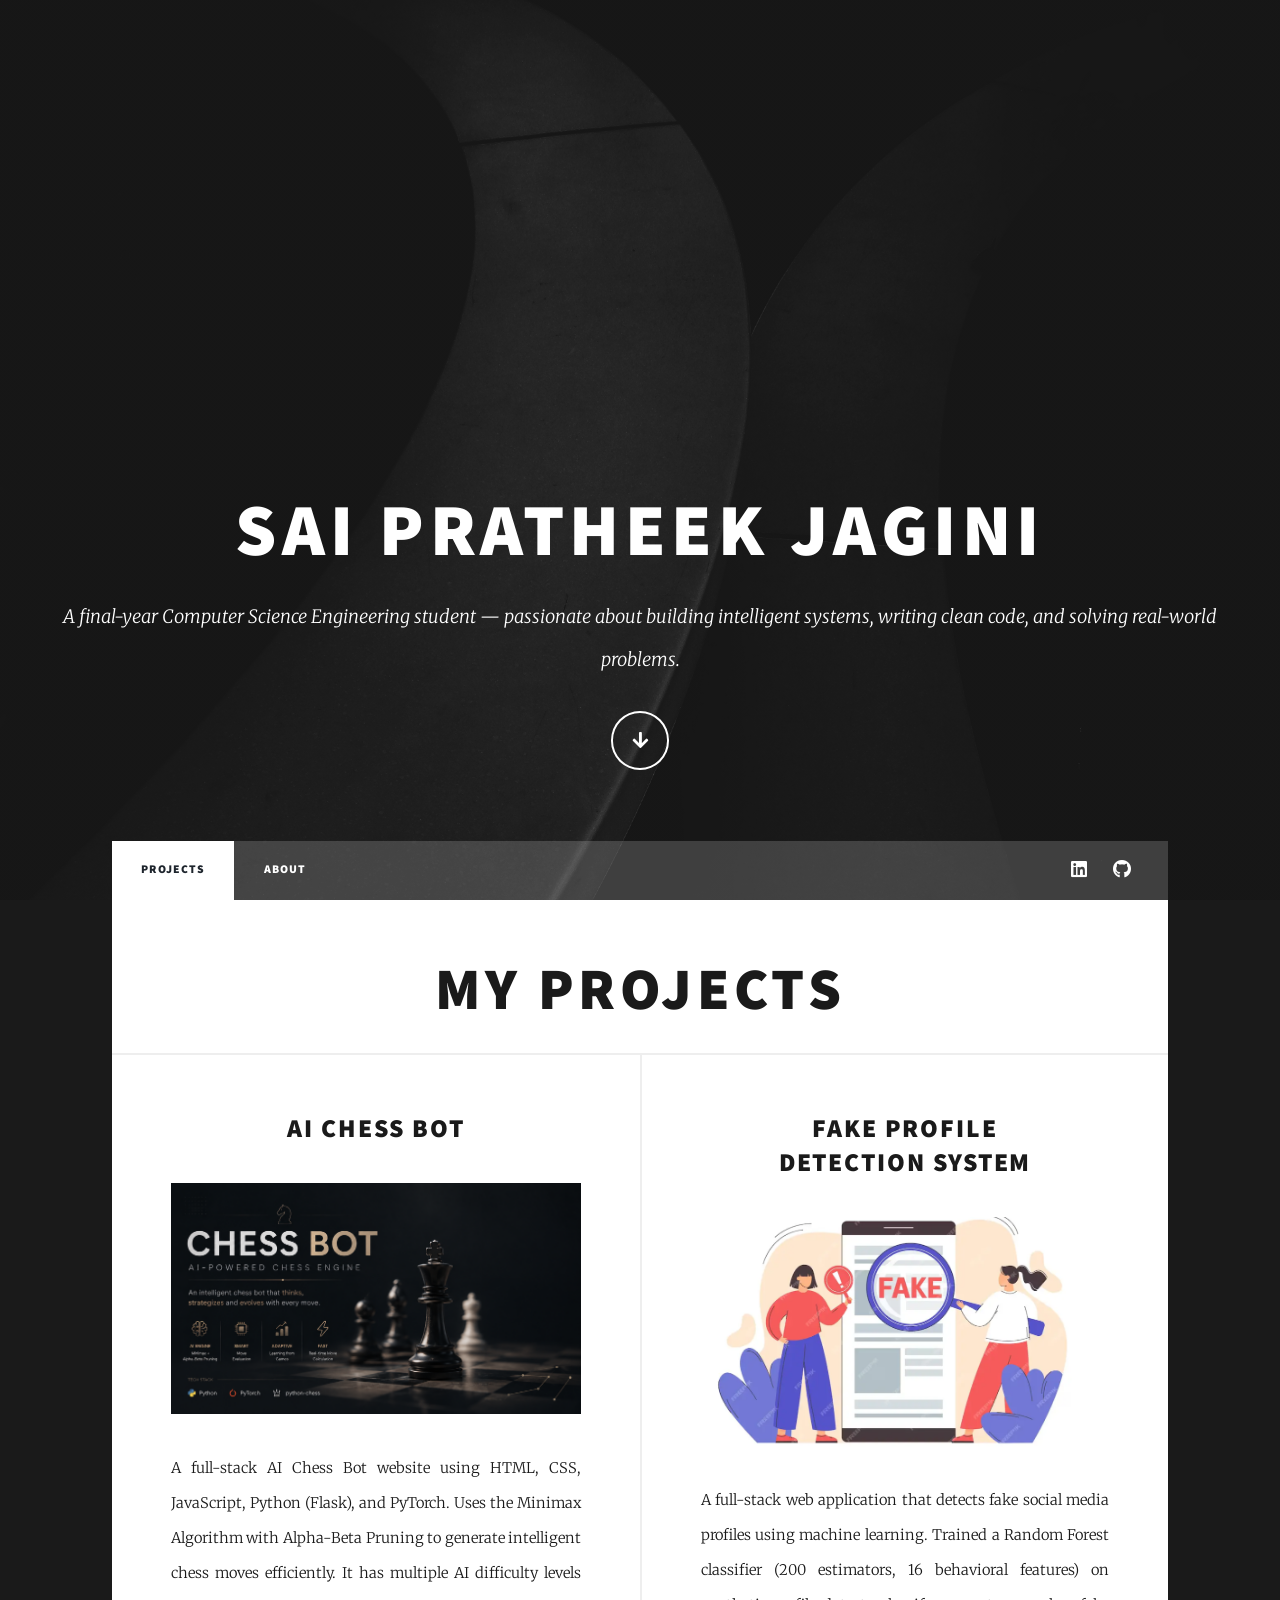
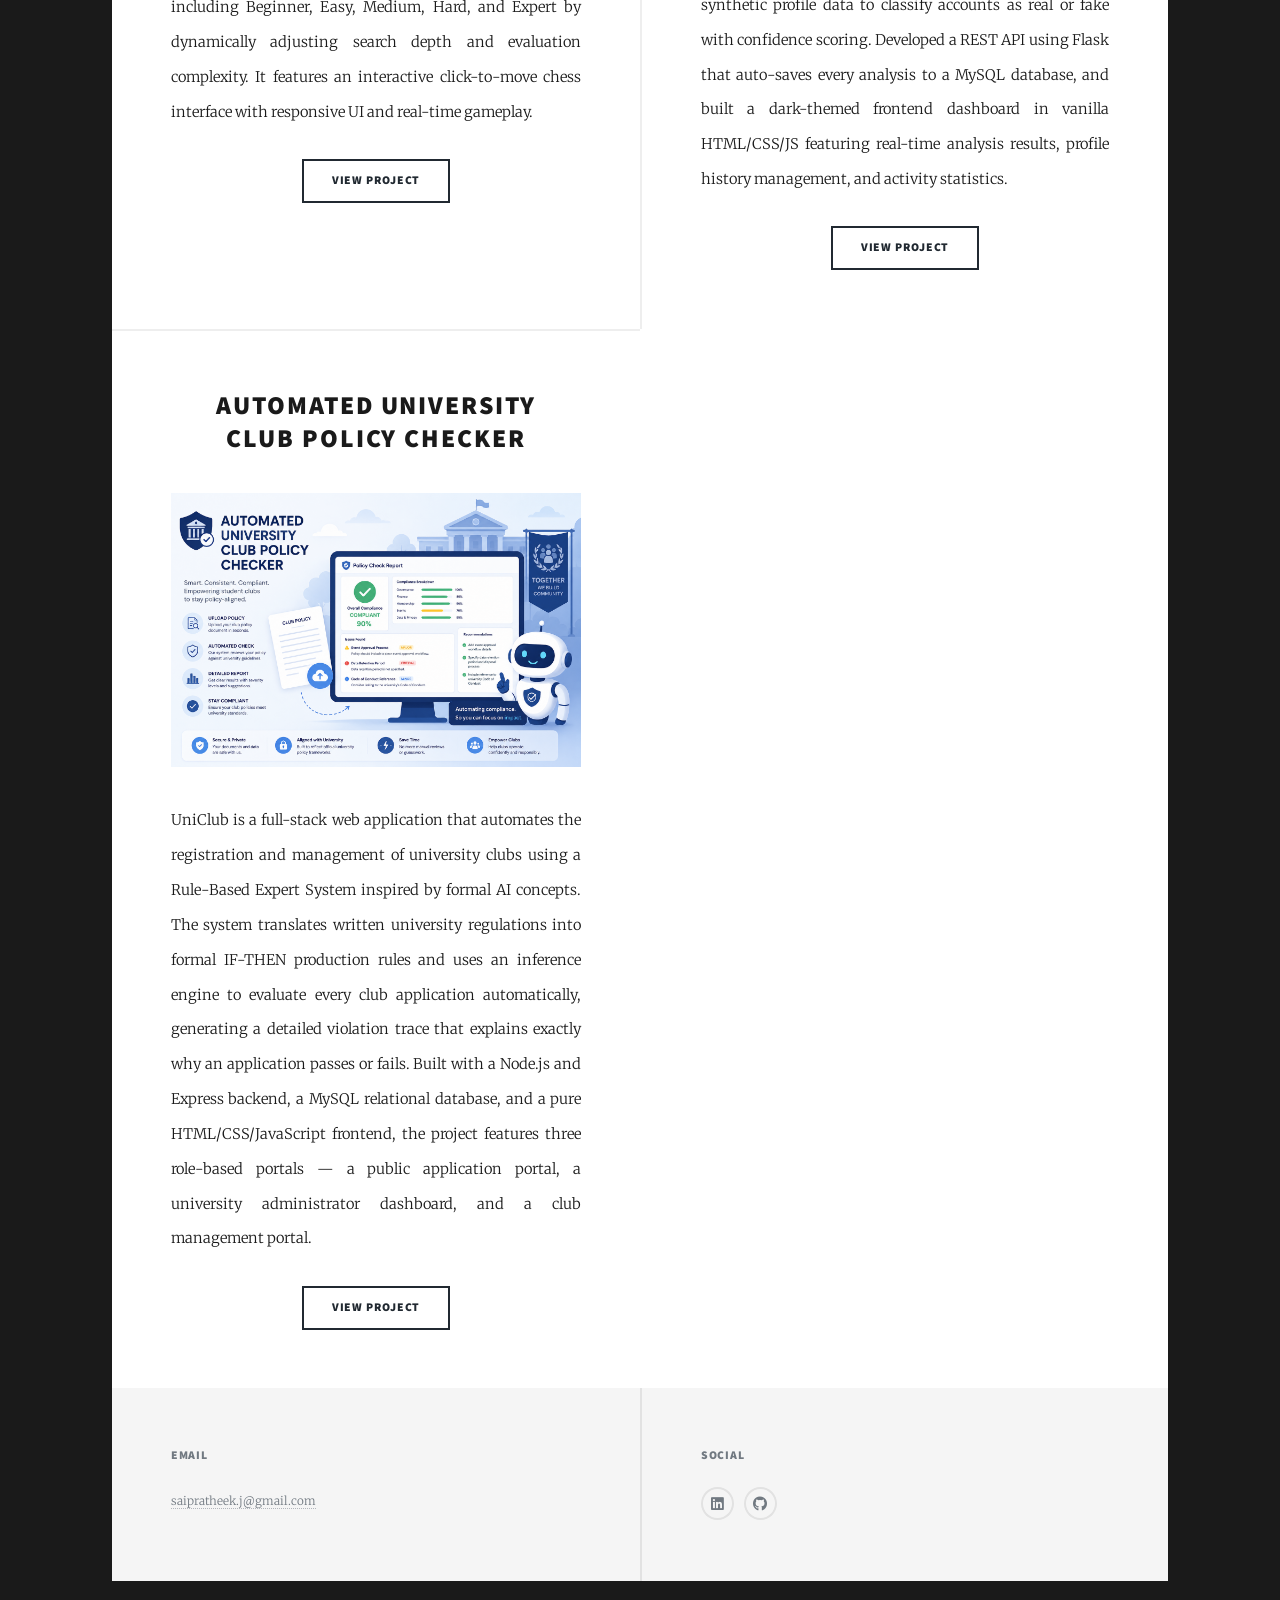
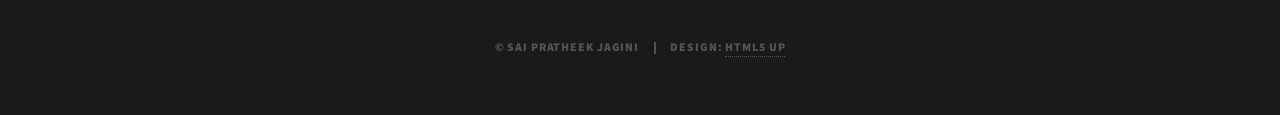
==== commit 1757ab17: "Initial commit" ====
--- a/index.html
+++ b/index.html
@@ -92,7 +92,7 @@
 					<footer id="footer">
 						<section>
 							<h3>Email</h3>
-							<p><a href="mailto:jagini.saipratheek@gmail.com">jagini.saipratheek@gmail.com</a></p>
+							<p><a href="mailto:saipratheek.j@gmail.com">saipratheek.j@gmail.com</a></p>
 						</section>
 						<section>
 							<h3>Social</h3>
@@ -120,4 +120,4 @@
 			<script src="assets/js/main.js"></script>
 
 	</body>
-</html>+</html>
